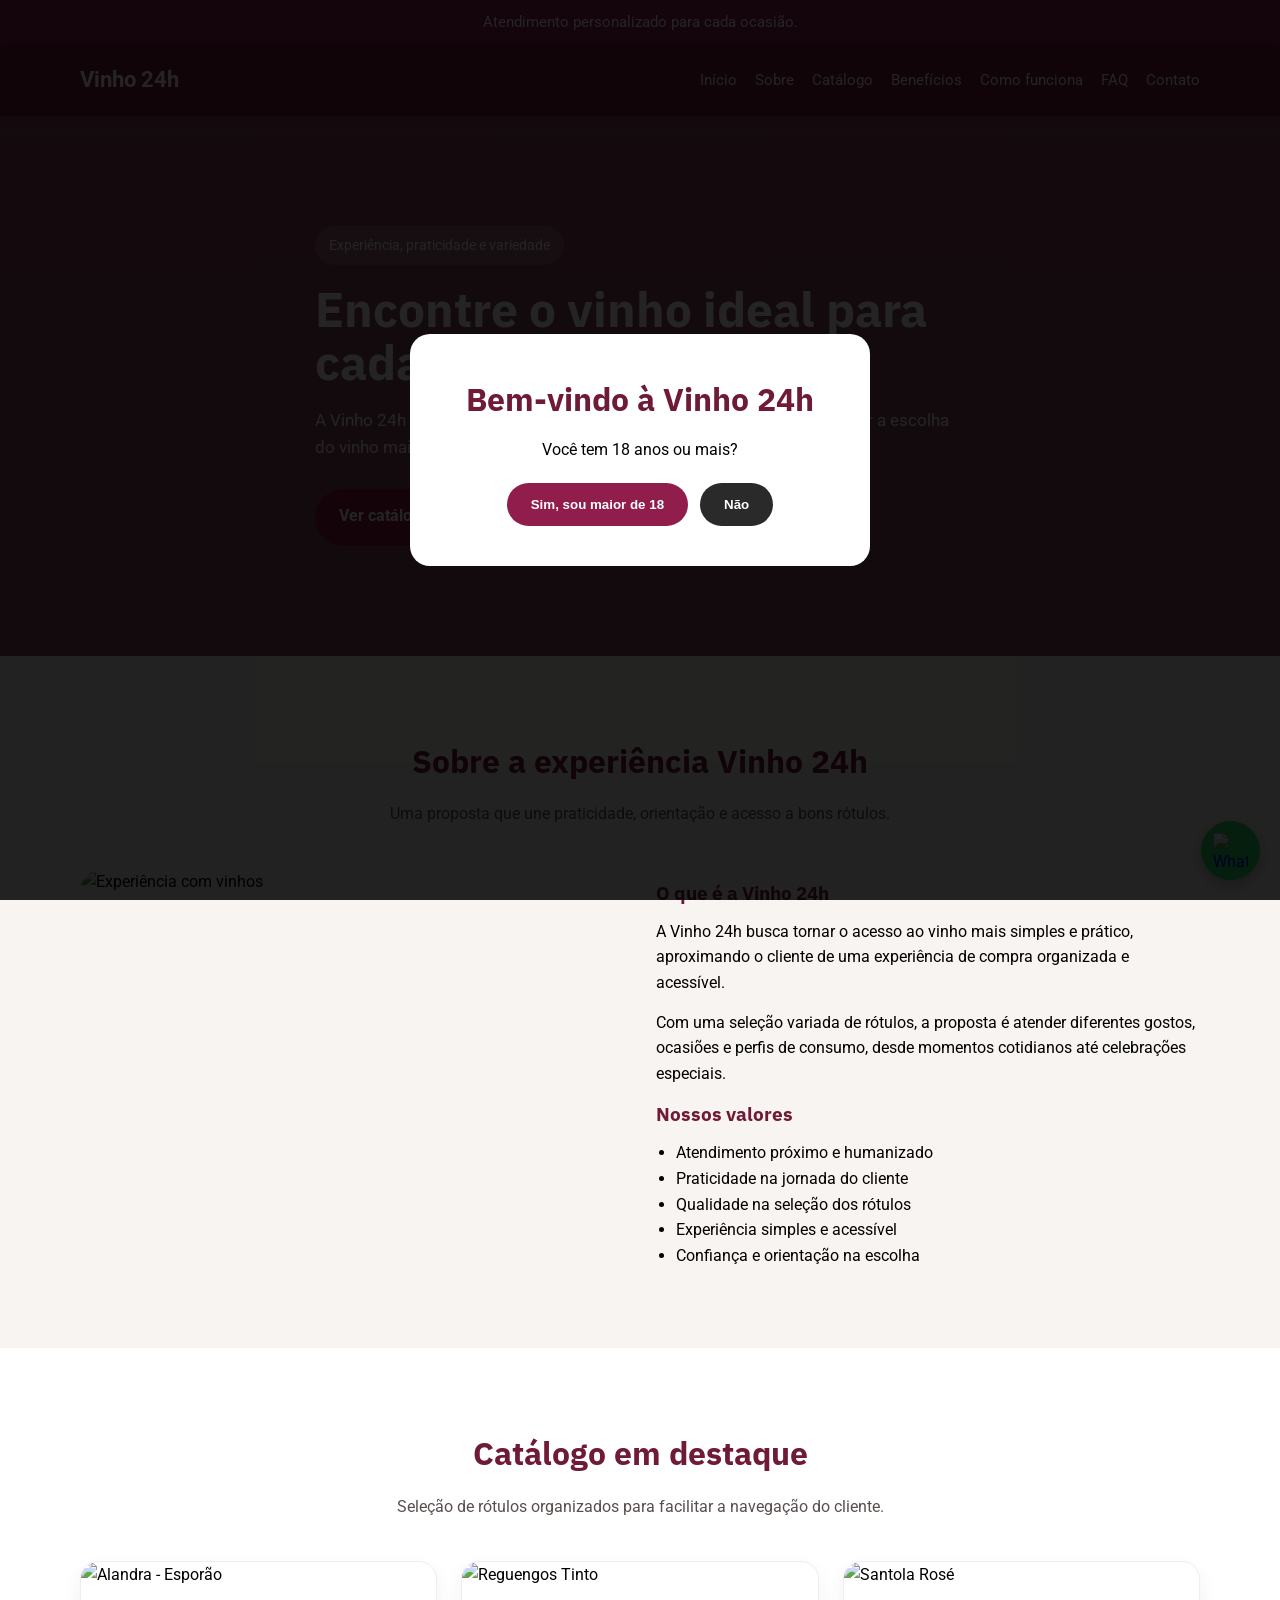
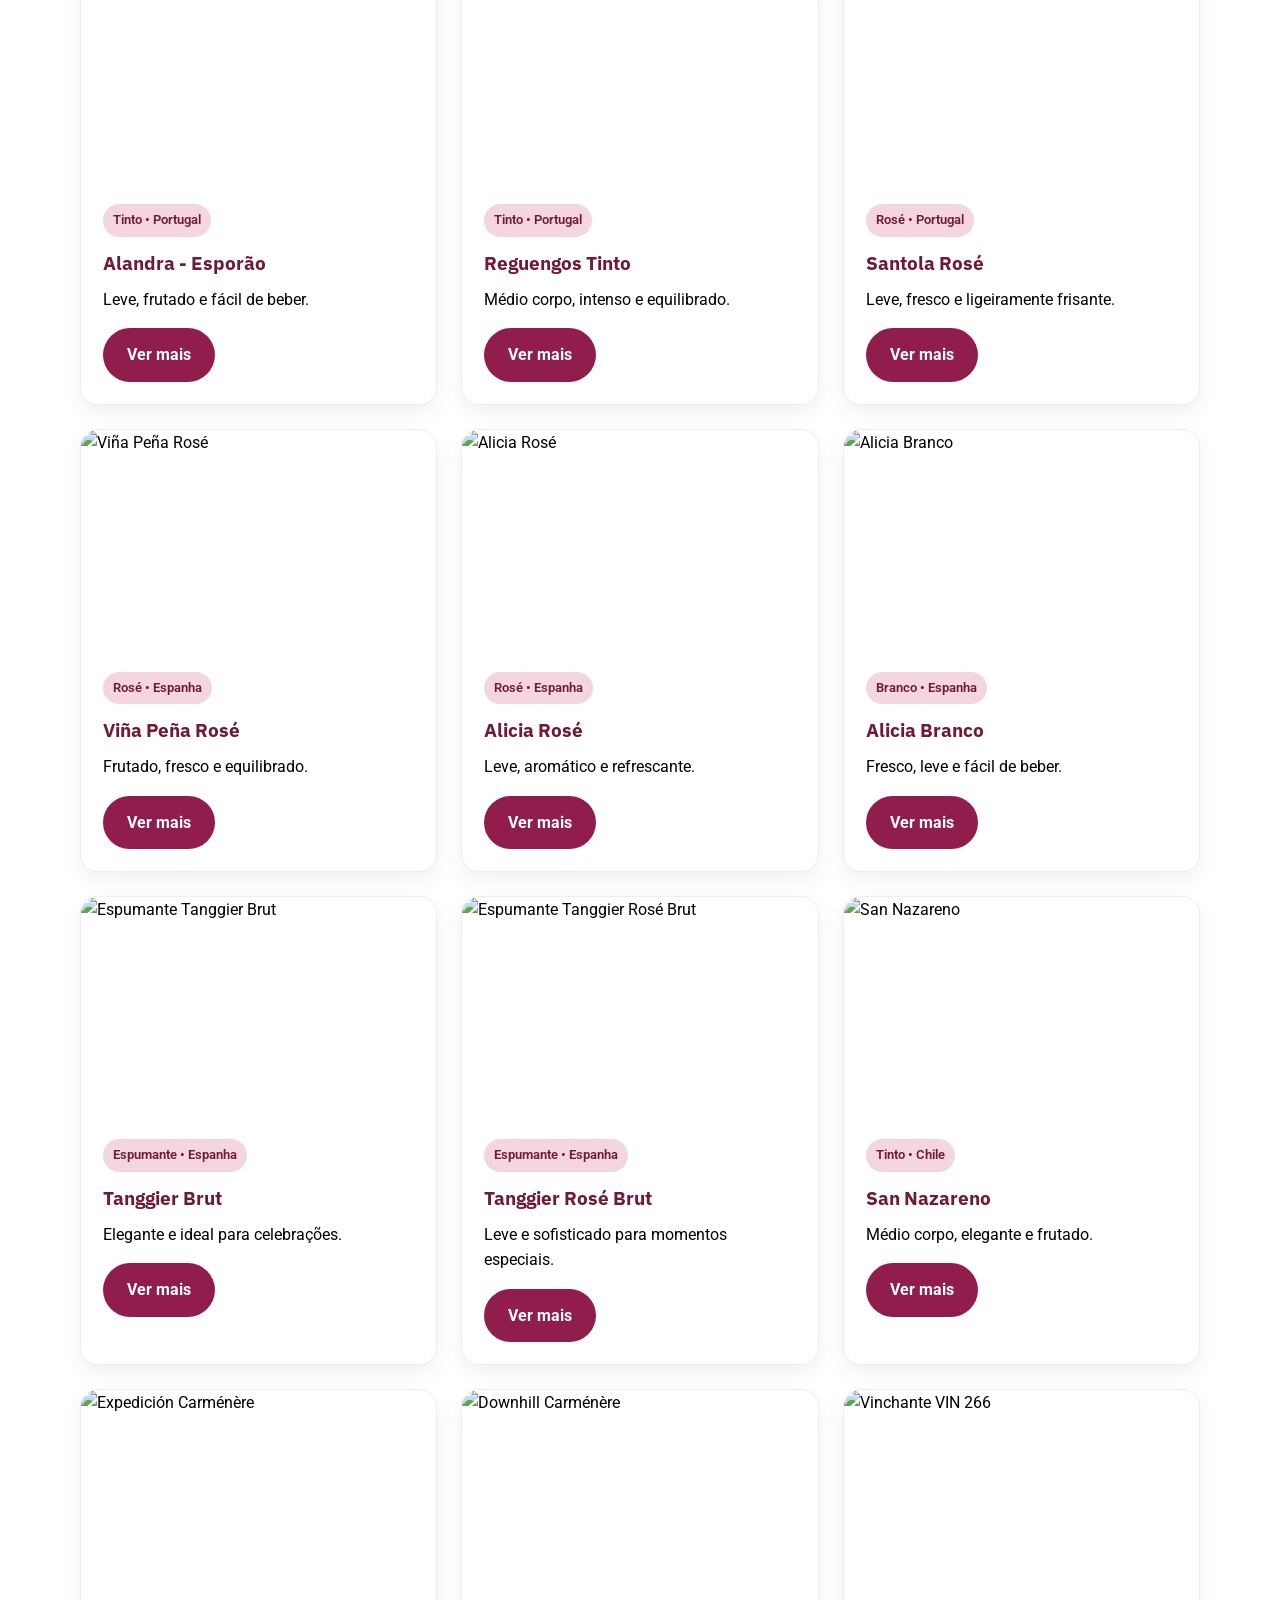
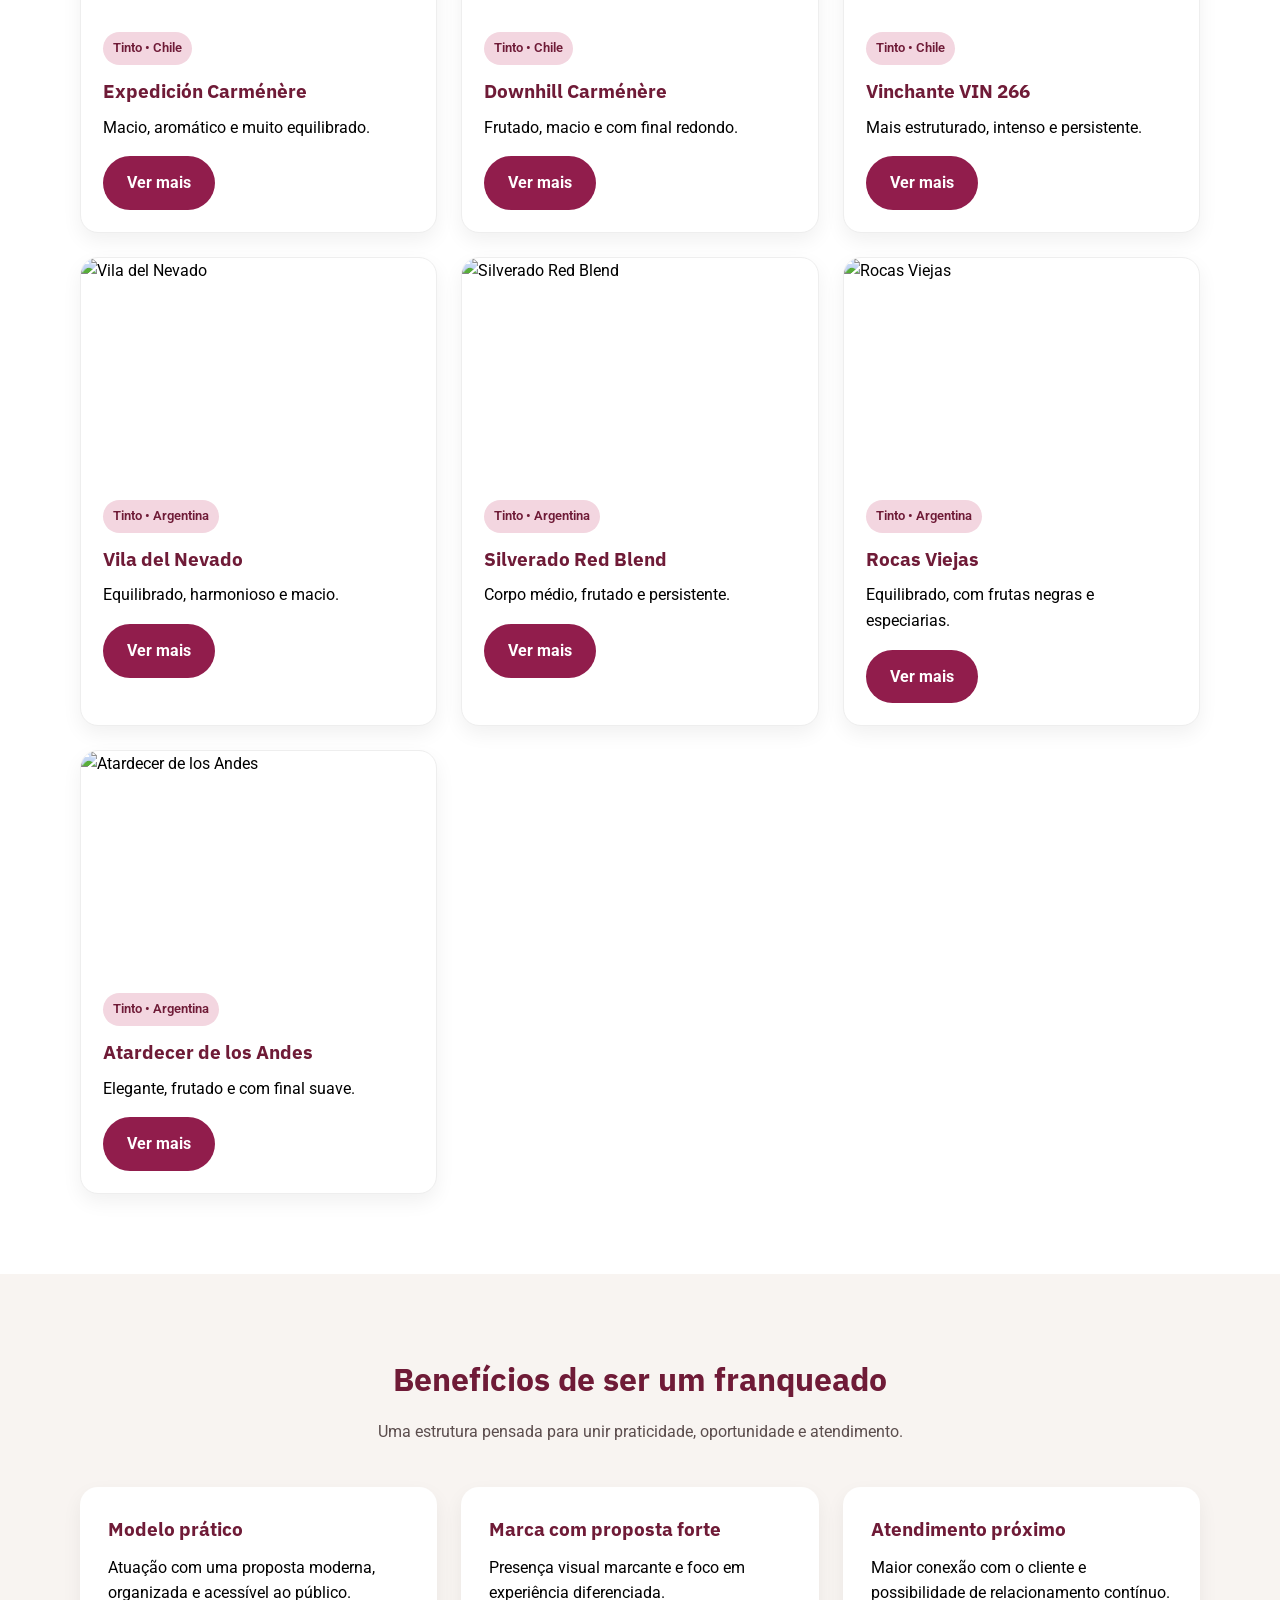
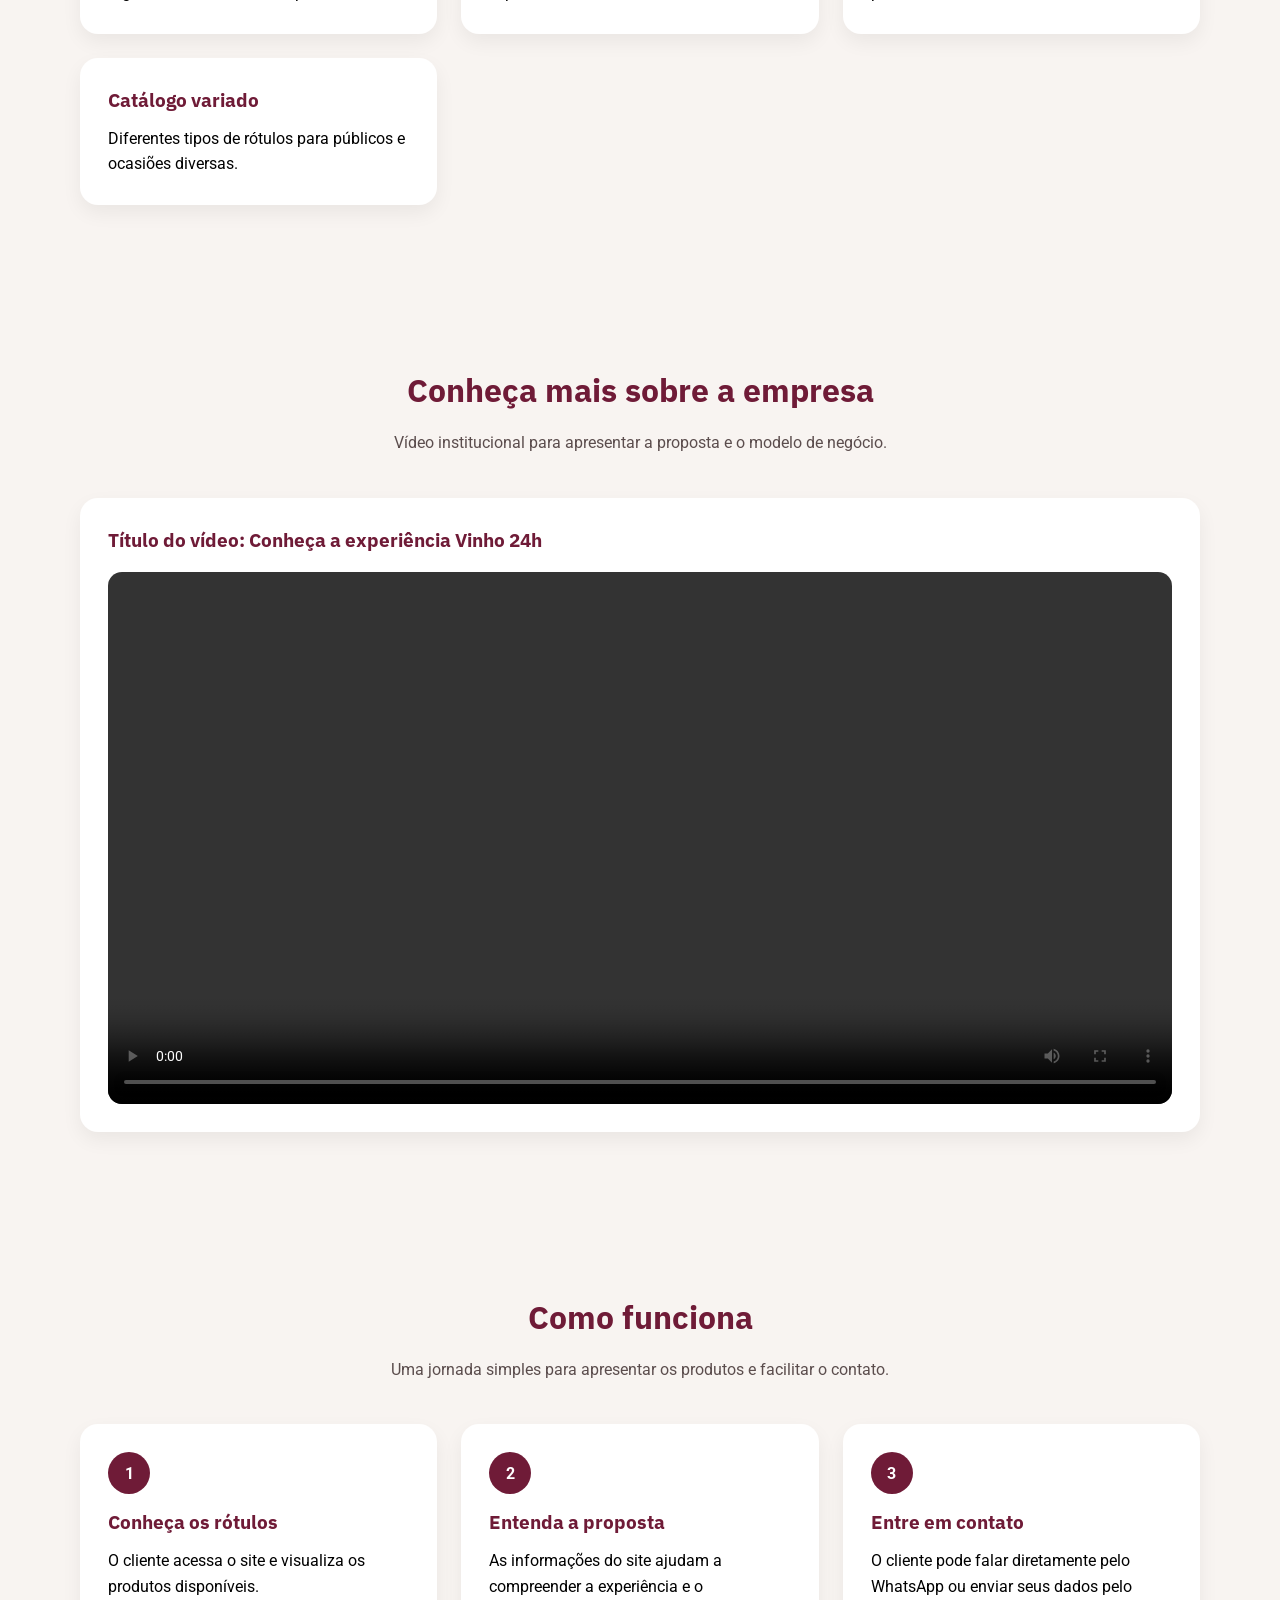
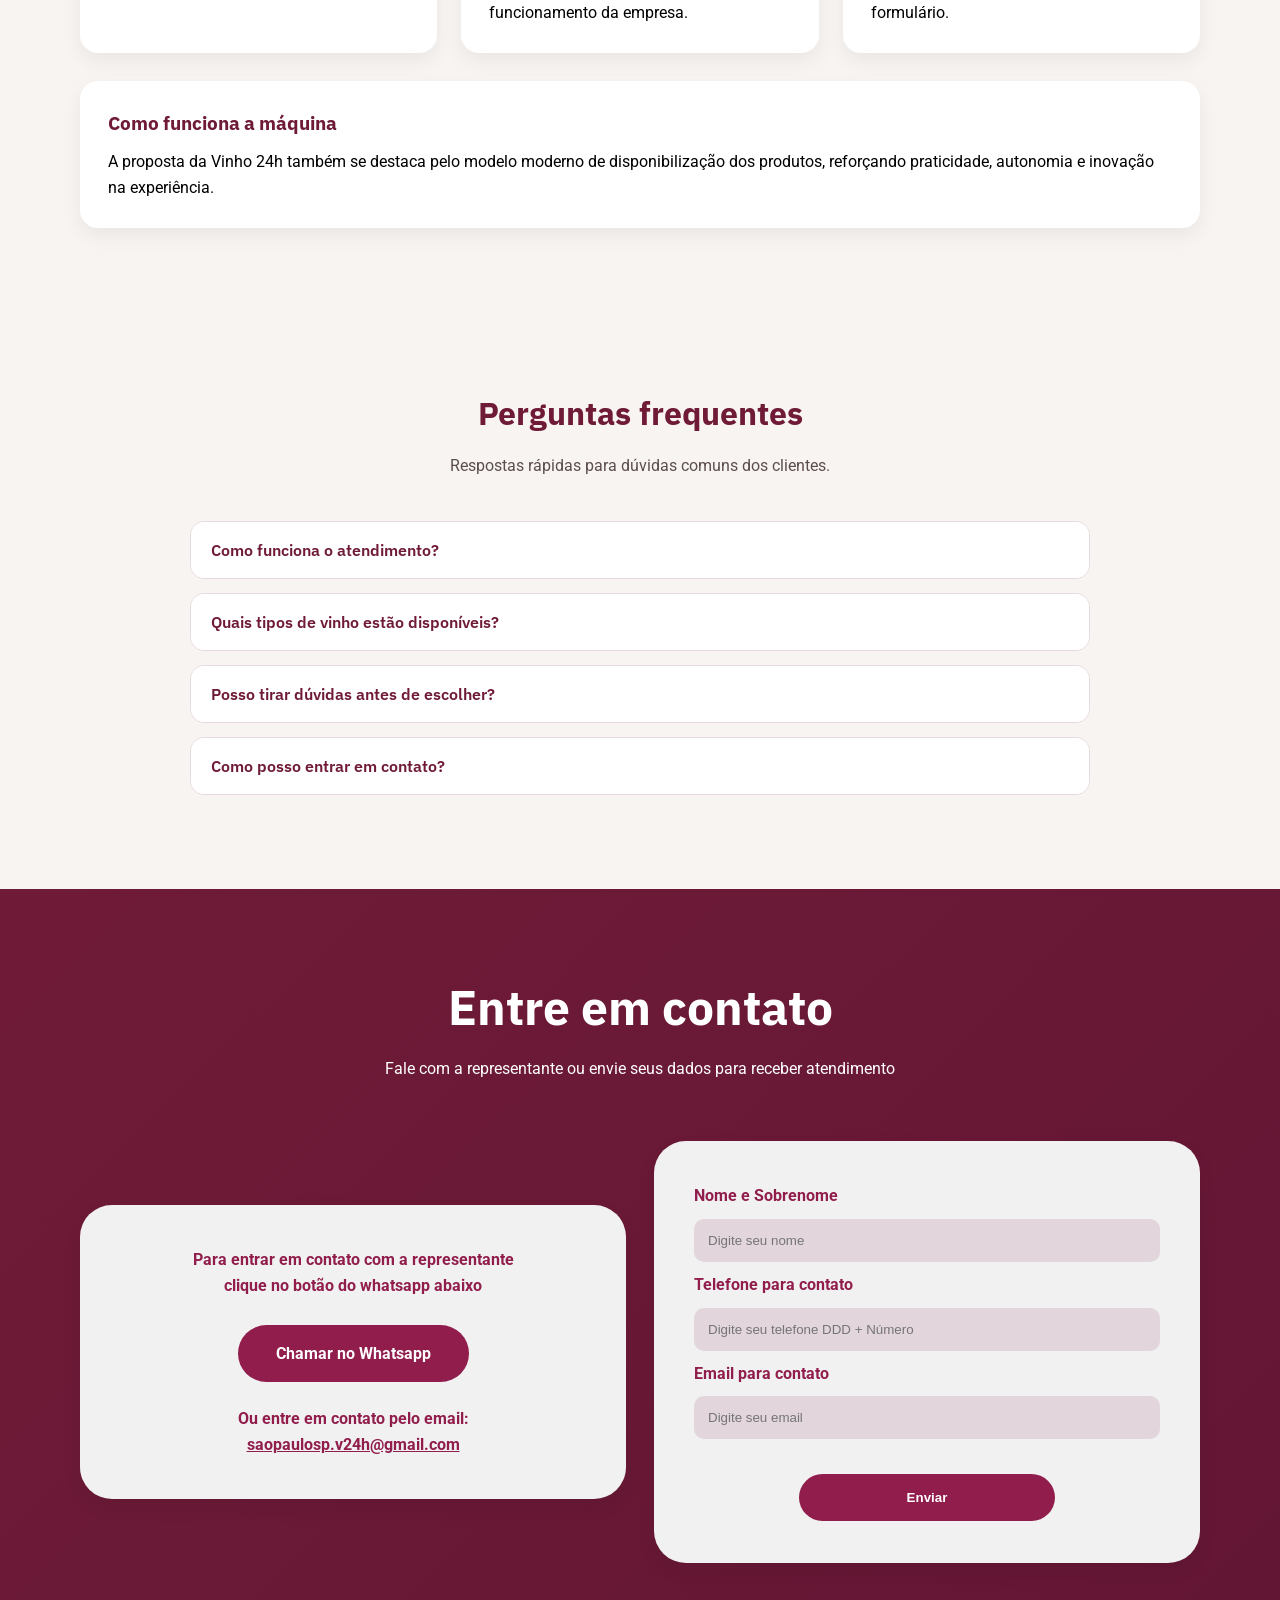
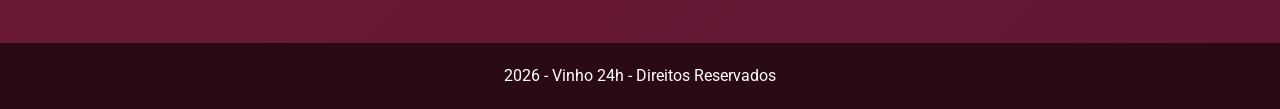
==== index.html @ 570b1c54 "firstCommit" ====
<!DOCTYPE html>
<html lang="pt-BR">
<head>
  <meta charset="UTF-8">
  <meta name="viewport" content="width=device-width, initial-scale=1.0">
  <title>Vinho 24h</title>
  <link rel="preconnect" href="https://fonts.googleapis.com">
  <link rel="preconnect" href="https://fonts.gstatic.com" crossorigin>
  <link href="https://fonts.googleapis.com/css2?family=IBM+Plex+Sans:wght@400;600;700&family=Roboto:wght@300;400;500;700&display=swap" rel="stylesheet">
  <link rel="stylesheet" href="style.css">
  <link rel="shortcut icon" href="img/Siěmbolo fundo branco.png" type="image/x-icon">
  
</head>
<body>

  <div id="ageGate" class="age-gate">
    <div class="age-box">
      <h1>Bem-vindo à Vinho 24h</h1>
      <p>Você tem 18 anos ou mais?</p>
      <div class="age-buttons">
        <button id="btnMaior" class="btn btn-primary">Sim, sou maior de 18</button>
        <button id="btnMenor" class="btn btn-secondary-dark">Não</button>
      </div>
    </div>
  </div>

  <div class="topbar">
    <p id="fraseTopo">Atendimento personalizado para cada ocasião.</p>
  </div>

  <header>
    <div class="container header-content">
      <div class="logo">Vinho 24h</div>

      <nav>
        <a href="#inicio">Início</a>
        <a href="#sobre">Sobre</a>
        <a href="#catalogo">Catálogo</a>
        <a href="#beneficios">Benefícios</a>
        <a href="#como-funciona">Como funciona</a>
        <a href="#faq">FAQ</a>
        <a href="#contato">Contato</a>
      </nav>
    </div>
  </header>

  <main>
    <section class="hero" id="inicio">
      <div class="container hero-content">
        <span class="hero-badge">Experiência, praticidade e variedade</span>
        <h1>Encontre o vinho ideal para cada momento</h1>
        <p>
          A Vinho 24h conecta praticidade e atendimento personalizado para tornar
          a escolha do vinho mais simples, agradável e acessível.
        </p>

        <div class="buttons">
          <a class="btn btn-primary" href="#catalogo">Ver catálogo</a>
          <a class="btn btn-secondary" href="#contato">Entrar em contato</a>
        </div>
      </div>
    </section>

    <section id="sobre">
      <div class="container">
        <h2 class="section-title">Sobre a experiência Vinho 24h</h2>
        <p class="section-subtitle">
          Uma proposta que une praticidade, orientação e acesso a bons rótulos.
        </p>

        <div class="about-grid">
          <div class="about-image">
            <img src="imagens/sobre.jpg" alt="Experiência com vinhos">
          </div>

          <div class="about-text">
            <h3>O que é a Vinho 24h</h3>
            <p>
              A Vinho 24h busca tornar o acesso ao vinho mais simples e prático,
              aproximando o cliente de uma experiência de compra organizada e acessível.
            </p>

            <p>
              Com uma seleção variada de rótulos, a proposta é atender diferentes gostos,
              ocasiões e perfis de consumo, desde momentos cotidianos até celebrações especiais.
            </p>

            <h3>Nossos valores</h3>
            <ul class="about-list">
              <li>Atendimento próximo e humanizado</li>
              <li>Praticidade na jornada do cliente</li>
              <li>Qualidade na seleção dos rótulos</li>
              <li>Experiência simples e acessível</li>
              <li>Confiança e orientação na escolha</li>
            </ul>
          </div>
        </div>
      </div>
    </section>

   <section class="catalog" id="catalogo">
  <div class="container">
    <h2 class="section-title">Catálogo em destaque</h2>
    <p class="section-subtitle">
      Seleção de rótulos organizados para facilitar a navegação do cliente.
    </p>

    <div class="catalog-grid">
      <article class="card">
        <img src="imagens/alandra.jpg" alt="Alandra - Esporão">
        <div class="card-content">
          <span class="tag">Tinto • Portugal</span>
          <h3>Alandra - Esporão</h3>
          <p>Leve, frutado e fácil de beber.</p>
          <a class="btn btn-primary" href="vinho.html?vinho=alandra">Ver mais</a>
        </div>
      </article>

      <article class="card">
        <img src="imagens/reguengos.jpg" alt="Reguengos Tinto">
        <div class="card-content">
          <span class="tag">Tinto • Portugal</span>
          <h3>Reguengos Tinto</h3>
          <p>Médio corpo, intenso e equilibrado.</p>
          <a class="btn btn-primary" href="vinho.html?vinho=reguengos">Ver mais</a>
        </div>
      </article>

      <article class="card">
        <img src="imagens/santola-rose.jpg" alt="Santola Rosé">
        <div class="card-content">
          <span class="tag">Rosé • Portugal</span>
          <h3>Santola Rosé</h3>
          <p>Leve, fresco e ligeiramente frisante.</p>
          <a class="btn btn-primary" href="vinho.html?vinho=santola">Ver mais</a>
        </div>
      </article>

      <article class="card">
        <img src="imagens/vina-pena-rose.jpg" alt="Viña Peña Rosé">
        <div class="card-content">
          <span class="tag">Rosé • Espanha</span>
          <h3>Viña Peña Rosé</h3>
          <p>Frutado, fresco e equilibrado.</p>
          <a class="btn btn-primary" href="vinho.html?vinho=vina-pena">Ver mais</a>
        </div>
      </article>

      <article class="card">
        <img src="imagens/alicia-rose.jpg" alt="Alicia Rosé">
        <div class="card-content">
          <span class="tag">Rosé • Espanha</span>
          <h3>Alicia Rosé</h3>
          <p>Leve, aromático e refrescante.</p>
          <a class="btn btn-primary" href="vinho.html?vinho=alicia-rose">Ver mais</a>
        </div>
      </article>

      <article class="card">
        <img src="imagens/alicia-branco.jpg" alt="Alicia Branco">
        <div class="card-content">
          <span class="tag">Branco • Espanha</span>
          <h3>Alicia Branco</h3>
          <p>Fresco, leve e fácil de beber.</p>
          <a class="btn btn-primary" href="vinho.html?vinho=alicia-branco">Ver mais</a>
        </div>
      </article>

      <article class="card">
        <img src="imagens/tanggier-brut.jpg" alt="Espumante Tanggier Brut">
        <div class="card-content">
          <span class="tag">Espumante • Espanha</span>
          <h3>Tanggier Brut</h3>
          <p>Elegante e ideal para celebrações.</p>
          <a class="btn btn-primary" href="vinho.html?vinho=tanggier-brut">Ver mais</a>
        </div>
      </article>

      <article class="card">
        <img src="imagens/tanggier-rose-brut.jpg" alt="Espumante Tanggier Rosé Brut">
        <div class="card-content">
          <span class="tag">Espumante • Espanha</span>
          <h3>Tanggier Rosé Brut</h3>
          <p>Leve e sofisticado para momentos especiais.</p>
          <a class="btn btn-primary" href="vinho.html?vinho=tanggier-rose">Ver mais</a>
        </div>
      </article>

      <article class="card">
        <img src="imagens/san-nazareno.jpg" alt="San Nazareno">
        <div class="card-content">
          <span class="tag">Tinto • Chile</span>
          <h3>San Nazareno</h3>
          <p>Médio corpo, elegante e frutado.</p>
          <a class="btn btn-primary" href="vinho.html?vinho=san-nazareno">Ver mais</a>
        </div>
      </article>

      <article class="card">
        <img src="imagens/expedicion.jpg" alt="Expedición Carménère">
        <div class="card-content">
          <span class="tag">Tinto • Chile</span>
          <h3>Expedición Carménère</h3>
          <p>Macio, aromático e muito equilibrado.</p>
          <a class="btn btn-primary" href="vinho.html?vinho=expedicion">Ver mais</a>
        </div>
      </article>

      <article class="card">
        <img src="imagens/downhill.jpg" alt="Downhill Carménère">
        <div class="card-content">
          <span class="tag">Tinto • Chile</span>
          <h3>Downhill Carménère</h3>
          <p>Frutado, macio e com final redondo.</p>
          <a class="btn btn-primary" href="vinho.html?vinho=downhill">Ver mais</a>
        </div>
      </article>

      <article class="card">
        <img src="imagens/vinchante.jpg" alt="Vinchante VIN 266">
        <div class="card-content">
          <span class="tag">Tinto • Chile</span>
          <h3>Vinchante VIN 266</h3>
          <p>Mais estruturado, intenso e persistente.</p>
          <a class="btn btn-primary" href="vinho.html?vinho=vinchante">Ver mais</a>
        </div>
      </article>

      <article class="card">
        <img src="imagens/vila-del-nevado.jpg" alt="Vila del Nevado">
        <div class="card-content">
          <span class="tag">Tinto • Argentina</span>
          <h3>Vila del Nevado</h3>
          <p>Equilibrado, harmonioso e macio.</p>
          <a class="btn btn-primary" href="vinho.html?vinho=vila-del-nevado">Ver mais</a>
        </div>
      </article>

      <article class="card">
        <img src="imagens/silverado.jpg" alt="Silverado Red Blend">
        <div class="card-content">
          <span class="tag">Tinto • Argentina</span>
          <h3>Silverado Red Blend</h3>
          <p>Corpo médio, frutado e persistente.</p>
          <a class="btn btn-primary" href="vinho.html?vinho=silverado">Ver mais</a>
        </div>
      </article>

      <article class="card">
        <img src="imagens/rocas-viejas.jpg" alt="Rocas Viejas">
        <div class="card-content">
          <span class="tag">Tinto • Argentina</span>
          <h3>Rocas Viejas</h3>
          <p>Equilibrado, com frutas negras e especiarias.</p>
          <a class="btn btn-primary" href="vinho.html?vinho=rocas-viejas">Ver mais</a>
        </div>
      </article>

      <article class="card">
        <img src="imagens/los-andes.jpg" alt="Atardecer de los Andes">
        <div class="card-content">
          <span class="tag">Tinto • Argentina</span>
          <h3>Atardecer de los Andes</h3>
          <p>Elegante, frutado e com final suave.</p>
          <a class="btn btn-primary" href="vinho.html?vinho=los-andes">Ver mais</a>
        </div>
      </article>
    </div>
  </div>
</section>

    <section id="beneficios">
      <div class="container">
        <h2 class="section-title">Benefícios de ser um franqueado</h2>
        <p class="section-subtitle">
          Uma estrutura pensada para unir praticidade, oportunidade e atendimento.
        </p>

        <div class="benefits-grid">
          <div class="benefit">
            <h3>Modelo prático</h3>
            <p>Atuação com uma proposta moderna, organizada e acessível ao público.</p>
          </div>

          <div class="benefit">
            <h3>Marca com proposta forte</h3>
            <p>Presença visual marcante e foco em experiência diferenciada.</p>
          </div>

          <div class="benefit">
            <h3>Atendimento próximo</h3>
            <p>Maior conexão com o cliente e possibilidade de relacionamento contínuo.</p>
          </div>

          <div class="benefit">
            <h3>Catálogo variado</h3>
            <p>Diferentes tipos de rótulos para públicos e ocasiões diversas.</p>
          </div>
        </div>
      </div>
    </section>

    <section id="video">
      <div class="container">
        <h2 class="section-title">Conheça mais sobre a empresa</h2>
        <p class="section-subtitle">
          Vídeo institucional para apresentar a proposta e o modelo de negócio.
        </p>

        <div class="video-box">
          <h3>Título do vídeo: Conheça a experiência Vinho 24h</h3>
          <video controls>
            <source src="videos/video-vinho24h.mp4" type="video/mp4">
            Seu navegador não suporta vídeo.
          </video>
        </div>
      </div>
    </section>

    <section id="como-funciona">
      <div class="container">
        <h2 class="section-title">Como funciona</h2>
        <p class="section-subtitle">
          Uma jornada simples para apresentar os produtos e facilitar o contato.
        </p>

        <div class="steps-grid">
          <div class="step">
            <div class="step-number">1</div>
            <h3>Conheça os rótulos</h3>
            <p>O cliente acessa o site e visualiza os produtos disponíveis.</p>
          </div>

          <div class="step">
            <div class="step-number">2</div>
            <h3>Entenda a proposta</h3>
            <p>As informações do site ajudam a compreender a experiência e o funcionamento da empresa.</p>
          </div>

          <div class="step">
            <div class="step-number">3</div>
            <h3>Entre em contato</h3>
            <p>O cliente pode falar diretamente pelo WhatsApp ou enviar seus dados pelo formulário.</p>
          </div>
        </div>

        <div class="machine-box">
          <h3>Como funciona a máquina</h3>
          <p>
            A proposta da Vinho 24h também se destaca pelo modelo moderno de disponibilização
            dos produtos, reforçando praticidade, autonomia e inovação na experiência.
          </p>
        </div>
      </div>
    </section>

    <section id="faq">
      <div class="container">
        <h2 class="section-title">Perguntas frequentes</h2>
        <p class="section-subtitle">
          Respostas rápidas para dúvidas comuns dos clientes.
        </p>

        <div class="faq-list">
          <div class="faq-item">
            <button class="faq-question">Como funciona o atendimento?</button>
            <div class="faq-answer">
              <p>O cliente pode entrar em contato diretamente pelo site para receber orientação e atendimento personalizado.</p>
            </div>
          </div>

          <div class="faq-item">
            <button class="faq-question">Quais tipos de vinho estão disponíveis?</button>
            <div class="faq-answer">
              <p>O catálogo conta com opções de tintos, rosés, brancos e espumantes, com rótulos de diferentes países.</p>
            </div>
          </div>

          <div class="faq-item">
            <button class="faq-question">Posso tirar dúvidas antes de escolher?</button>
            <div class="faq-answer">
              <p>Sim. O atendimento foi pensado justamente para orientar o cliente na escolha do vinho ideal.</p>
            </div>
          </div>

          <div class="faq-item">
            <button class="faq-question">Como posso entrar em contato?</button>
            <div class="faq-answer">
              <p>Você pode entrar em contato pelo WhatsApp ou preencher o formulário disponível na seção de contato.</p>
            </div>
          </div>
        </div>
      </div>
    </section>

    <section id="contato" class="contact">
  <div class="container">
    <h2 class="section-title">Entre em contato</h2>
    <p class="section-subtitle">
      Fale com a representante ou envie seus dados para receber atendimento
    </p>

    <div class="contact-grid">
      <div class="contact-box contact-info-box">
        <p class="contact-message">
          Para entrar em contato com a representante<br>
          clique no botão do whatsapp abaixo
        </p>

        <a class="btn btn-primary contact-whatsapp-btn" href="https://wa.me/5511999999999" target="_blank">
          Chamar no Whatsapp
        </a>

        <p class="contact-email-text">Ou entre em contato pelo email:</p>
        <a class="contact-email-link" href="mailto:saopaulosp.v24h@gmail.com">
          saopaulosp.v24h@gmail.com
        </a>
      </div>

      <div class="contact-form-box">
        <form id="contactForm" class="contact-form" action="https://formsubmit.co/SEUEMAIL@gmail.com" method="POST">
  <input type="hidden" name="_captcha" value="false">
  <input type="hidden" name="_template" value="box">

  <label>Nome e Sobrenome</label>
  <input type="text" name="nome" placeholder="Digite seu nome" required>

  <label>Telefone para contato</label>
  <input type="text" name="telefone" placeholder="Digite seu telefone DDD + Número" required>

  <label>Email para contato</label>
  <input type="email" name="email" placeholder="Digite seu email" required>

  <button type="submit" class="btn btn-primary contact-submit-btn">Enviar</button>

  <!-- MENSAGEM -->
  <p id="formMessage" style="display:none; margin-top:15px; color:green; font-weight:600;">
    Mensagem enviada com sucesso!
  </p>
</form>
      </div>
    </div>
  </div>
</section>
  </main>

  <footer>
    <p>2026 - Vinho 24h - Direitos Reservados</p>
  </footer>

  <a href="https://wa.me/message/636OYUI5HBCPG1?src=qr" class="whatsapp-float" target="_blank">
    <img src="https://cdn-icons-png.flaticon.com/512/220/220236.png" alt="WhatsApp">
  </a>

  <script src="script.js"></script>
</body>
</html>
---- style.css ----
:root {
  --cor-principal: #911D4C;
  --cor-secundaria: #6F1B37;
  --cor-hover: #631634;
  --cor-branco: #FFFFFF;
  --cor-cinza: #DDDDDD;
  --cor-preto: #000000;
  --cor-fundo: #f8f4f1;
}

* {
  margin: 0;
  padding: 0;
  box-sizing: border-box;
  scroll-behavior: smooth;
}

body {
  font-family: 'Roboto', sans-serif;
  background: var(--cor-fundo);
  color: var(--cor-preto);
  line-height: 1.6;
}

h1, h2, h3 {
  font-family: 'IBM Plex Sans', sans-serif;
}

img, video {
  max-width: 100%;
  display: block;
}

.container {
  width: min(1120px, 90%);
  margin: 0 auto;
}

.topbar {
  background: var(--cor-principal);
  color: var(--cor-branco);
  text-align: center;
  padding: 10px 16px;
  font-size: 0.95rem;
}

header {
  background: var(--cor-secundaria);
  position: sticky;
  top: 0;
  z-index: 900;
  box-shadow: 0 2px 10px rgba(0, 0, 0, 0.12);
}

.header-content {
  display: flex;
  align-items: center;
  justify-content: space-between;
  padding: 18px 0;
  gap: 24px;
}

.logo {
  color: var(--cor-branco);
  font-size: 1.4rem;
  font-weight: 700;
}

nav {
  display: flex;
  gap: 18px;
  flex-wrap: wrap;
}

nav a {
  color: var(--cor-branco);
  text-decoration: none;
  font-size: 0.95rem;
}

nav a:hover {
  color: var(--cor-cinza);
}

.hero {
  background: linear-gradient(rgba(111, 27, 55, 0.78), rgba(99, 22, 52, 0.78)),
    url("imagens/banner.jpg") center/cover;
  color: var(--cor-branco);
  padding: 110px 0;
}

.hero-content {
  max-width: 650px;
}

.hero-badge {
  display: inline-block;
  margin-bottom: 18px;
  padding: 8px 14px;
  border-radius: 999px;
  background: rgba(255, 255, 255, 0.14);
  font-size: 0.9rem;
}

.hero h1 {
  font-size: 3rem;
  margin-bottom: 18px;
  line-height: 1.1;
}

.hero p {
  margin-bottom: 28px;
  font-size: 1.05rem;
}

.buttons {
  display: flex;
  gap: 14px;
  flex-wrap: wrap;
}

.btn {
  display: inline-block;
  padding: 14px 24px;
  border-radius: 999px;
  text-decoration: none;
  border: none;
  cursor: pointer;
  font-weight: 700;
  transition: 0.3s;
}

.btn-primary {
  background: var(--cor-principal);
  color: var(--cor-branco);
}

.btn-primary:hover {
  background: var(--cor-hover);
}

.btn-secondary {
  border: 2px solid var(--cor-branco);
  color: var(--cor-branco);
  background: transparent;
}

.btn-secondary:hover {
  background: var(--cor-branco);
  color: var(--cor-secundaria);
}

.btn-secondary-dark {
  background: #2a2a2a;
  color: var(--cor-branco);
}

section {
  padding: 80px 0;
}

.section-title {
  text-align: center;
  color: var(--cor-secundaria);
  font-size: 2rem;
  margin-bottom: 14px;
}

.section-subtitle {
  text-align: center;
  color: #5b4d4d;
  max-width: 720px;
  margin: 0 auto 42px;
}

.about-grid,
.contact-grid {
  display: grid;
  grid-template-columns: 1fr 1fr;
  gap: 32px;
  align-items: start;
}

.about-image {
  border-radius: 22px;
  overflow: hidden;
  min-height: 380px;
}

.about-image img {
  width: 100%;
  height: 100%;
  object-fit: cover;
}

.about-text h3 {
  color: var(--cor-secundaria);
  margin-bottom: 10px;
  margin-top: 10px;
}

.about-text p {
  margin-bottom: 14px;
}

.about-list {
  padding-left: 20px;
}

.catalog {
  background: var(--cor-branco);
}

.catalog-grid,
.benefits-grid,
.steps-grid {
  display: grid;
  grid-template-columns: repeat(3, 1fr);
  gap: 24px;
}

.card,
.benefit,
.step,
.contact-box,
.contact-form-box,
.video-box,
.machine-box {
  background: var(--cor-branco);
  border-radius: 18px;
  box-shadow: 0 8px 20px rgba(0, 0, 0, 0.06);
}

.card {
  overflow: hidden;
  border: 1px solid #eee;
}

.card img {
  width: 100%;
  height: 220px;
  object-fit: cover;
}

.card-content {
  padding: 22px;
}

.tag {
  display: inline-block;
  margin-bottom: 12px;
  padding: 6px 10px;
  border-radius: 999px;
  background: #f3d6e0;
  color: var(--cor-secundaria);
  font-size: 0.8rem;
  font-weight: 600;
}

.card h3 {
  color: var(--cor-secundaria);
  margin-bottom: 8px;
}

.card p {
  margin-bottom: 16px;
}

.benefit,
.step,
.video-box,
.machine-box,
.contact-box,
.contact-form-box {
  padding: 28px;
}

.benefit h3,
.step h3,
.video-box h3,
.machine-box h3 {
  color: var(--cor-secundaria);
  margin-bottom: 10px;
}

.step-number {
  width: 42px;
  height: 42px;
  border-radius: 50%;
  background: var(--cor-secundaria);
  color: var(--cor-branco);
  display: grid;
  place-items: center;
  font-weight: 700;
  margin-bottom: 14px;
}

.video-box video {
  width: 100%;
  border-radius: 14px;
  margin-top: 16px;
}

.machine-box {
  margin-top: 28px;
}

.faq-list {
  max-width: 900px;
  margin: 0 auto;
}

.faq-item {
  margin-bottom: 14px;
  border-radius: 14px;
  overflow: hidden;
  border: 1px solid #e6d9df;
  background: var(--cor-branco);
}

.faq-question {
  width: 100%;
  text-align: left;
  padding: 18px 20px;
  background: var(--cor-branco);
  color: var(--cor-secundaria);
  border: none;
  font-family: 'IBM Plex Sans', sans-serif;
  font-size: 1rem;
  font-weight: 600;
  cursor: pointer;
}

.faq-answer {
  display: none;
  padding: 0 20px 18px;
  color: #4f3d3d;
}

.contact {
  background: linear-gradient(135deg, var(--cor-secundaria), var(--cor-hover));
  color: var(--cor-branco);
}

.contact .section-title,
.contact .section-subtitle {
  color: var(--cor-branco);
}

.contact .section-title {
  font-size: 3rem;
  margin-bottom: 10px;
}

.contact .section-subtitle {
  font-size: 1rem;
  margin-bottom: 60px;
}

.contact-grid {
  display: grid;
  grid-template-columns: 1fr 1fr;
  gap: 28px;
  align-items: center;
}

.contact-box,
.contact-form-box {
  background: #f1f1f1;
  border-radius: 32px;
  padding: 42px 40px;
}

.contact-info-box {
  text-align: center;
  display: flex;
  flex-direction: column;
  justify-content: center;
}

.contact-message {
  color: var(--cor-principal);
  font-weight: 700;
  margin-bottom: 26px;
}

.contact-whatsapp-btn {
  margin: 0 auto 24px;
  padding: 16px 38px;
  border-radius: 999px;
}

.contact-email-text {
  color: var(--cor-principal);
  font-weight: 700;
}

.contact-email-link {
  color: var(--cor-principal);
  font-weight: 700;
  text-decoration: underline;
}

.contact-form-box {
  display: flex;
  align-items: center;
}

.contact-form {
  width: 100%;
  display: flex;
  flex-direction: column;
  gap: 10px;
}

.contact-form label {
  color: var(--cor-principal);
  font-weight: 700;
}

.contact-form input {
  background: #e2d5dc;
  border: none;
  border-radius: 10px;
  padding: 14px;
}

.contact-submit-btn {
  width: 55%;
  margin: 25px auto 0;
  padding: 16px;
  border-radius: 999px;
}

@media (max-width: 900px) {
  .contact-grid {
    grid-template-columns: 1fr;
  }
}

footer {
  background: #2a0a15;
  color: var(--cor-branco);
  text-align: center;
  padding: 20px 16px;
}

.whatsapp-float {
  position: fixed;
  right: 20px;
  bottom: 20px;
  background: #25D366;
  border-radius: 50%;
  padding: 12px;
  box-shadow: 0 5px 15px rgba(0, 0, 0, 0.25);
  z-index: 1000;
}

.whatsapp-float img {
  width: 35px;
  height: 35px;
}

.whatsapp-float:hover {
  transform: scale(1.08);
}

.age-gate {
  position: fixed;
  inset: 0;
  background: rgba(0, 0, 0, 0.86);
  display: flex;
  align-items: center;
  justify-content: center;
  z-index: 2000;
}

.age-box {
  background: var(--cor-branco);
  padding: 40px 30px;
  border-radius: 20px;
  text-align: center;
  max-width: 460px;
  width: 90%;
}

.age-box h1 {
  color: var(--cor-secundaria);
  margin-bottom: 12px;
}

.age-box p {
  margin-bottom: 20px;
}

.age-buttons {
  display: flex;
  gap: 12px;
  justify-content: center;
  flex-wrap: wrap;
}

.hidden {
  display: none;
}



@media (max-width: 900px) {
  .catalog-grid,
  .benefits-grid,
  .steps-grid,
  .about-grid,
  .contact-grid {
    grid-template-columns: 1fr 1fr;
  }

  .hero h1 {
    font-size: 2.4rem;
  }
}

@media (max-width: 640px) {
  .header-content {
    flex-direction: column;
    align-items: flex-start;
  }

  .catalog-grid,
  .benefits-grid,
  .steps-grid,
  .about-grid,
  .contact-grid {
    grid-template-columns: 1fr;
  }

  .hero {
    padding: 90px 0;
  }

  .hero h1 {
    font-size: 2rem;
  }

  section {
    padding: 64px 0;
  }
}
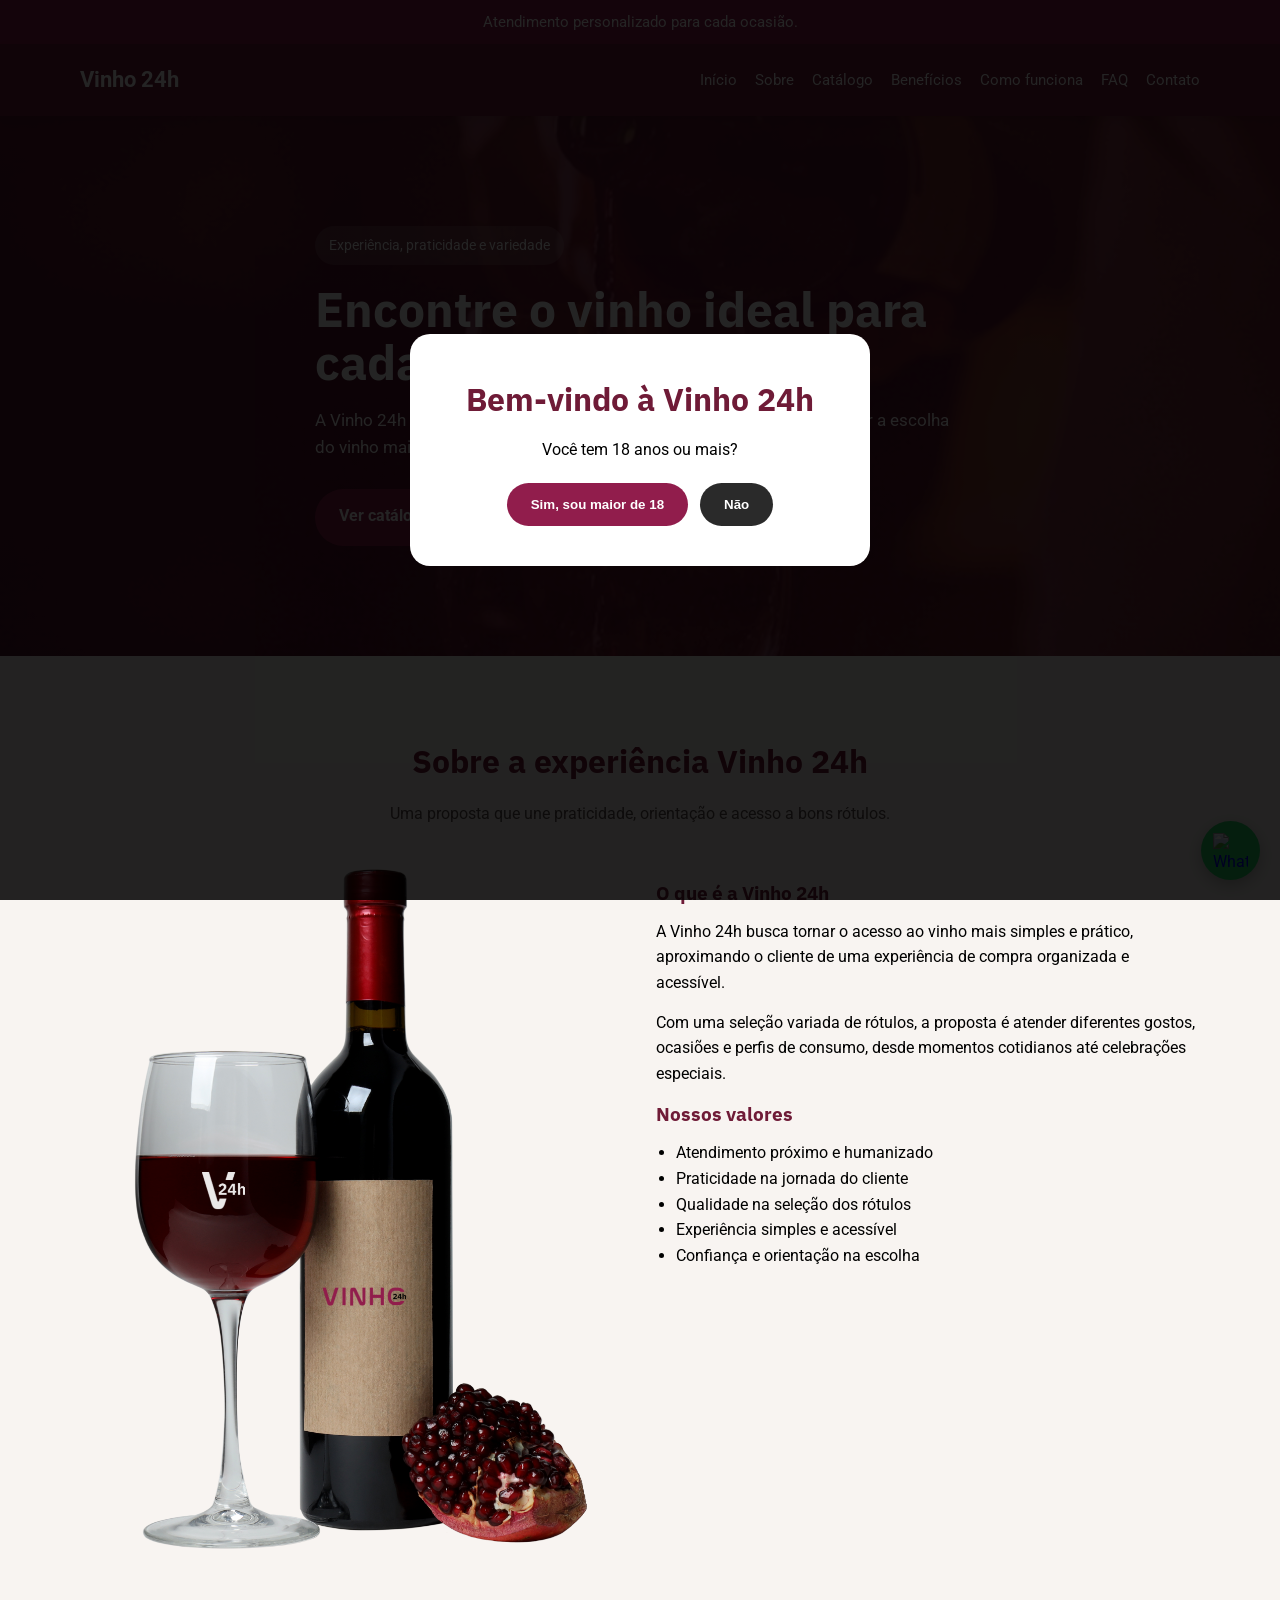
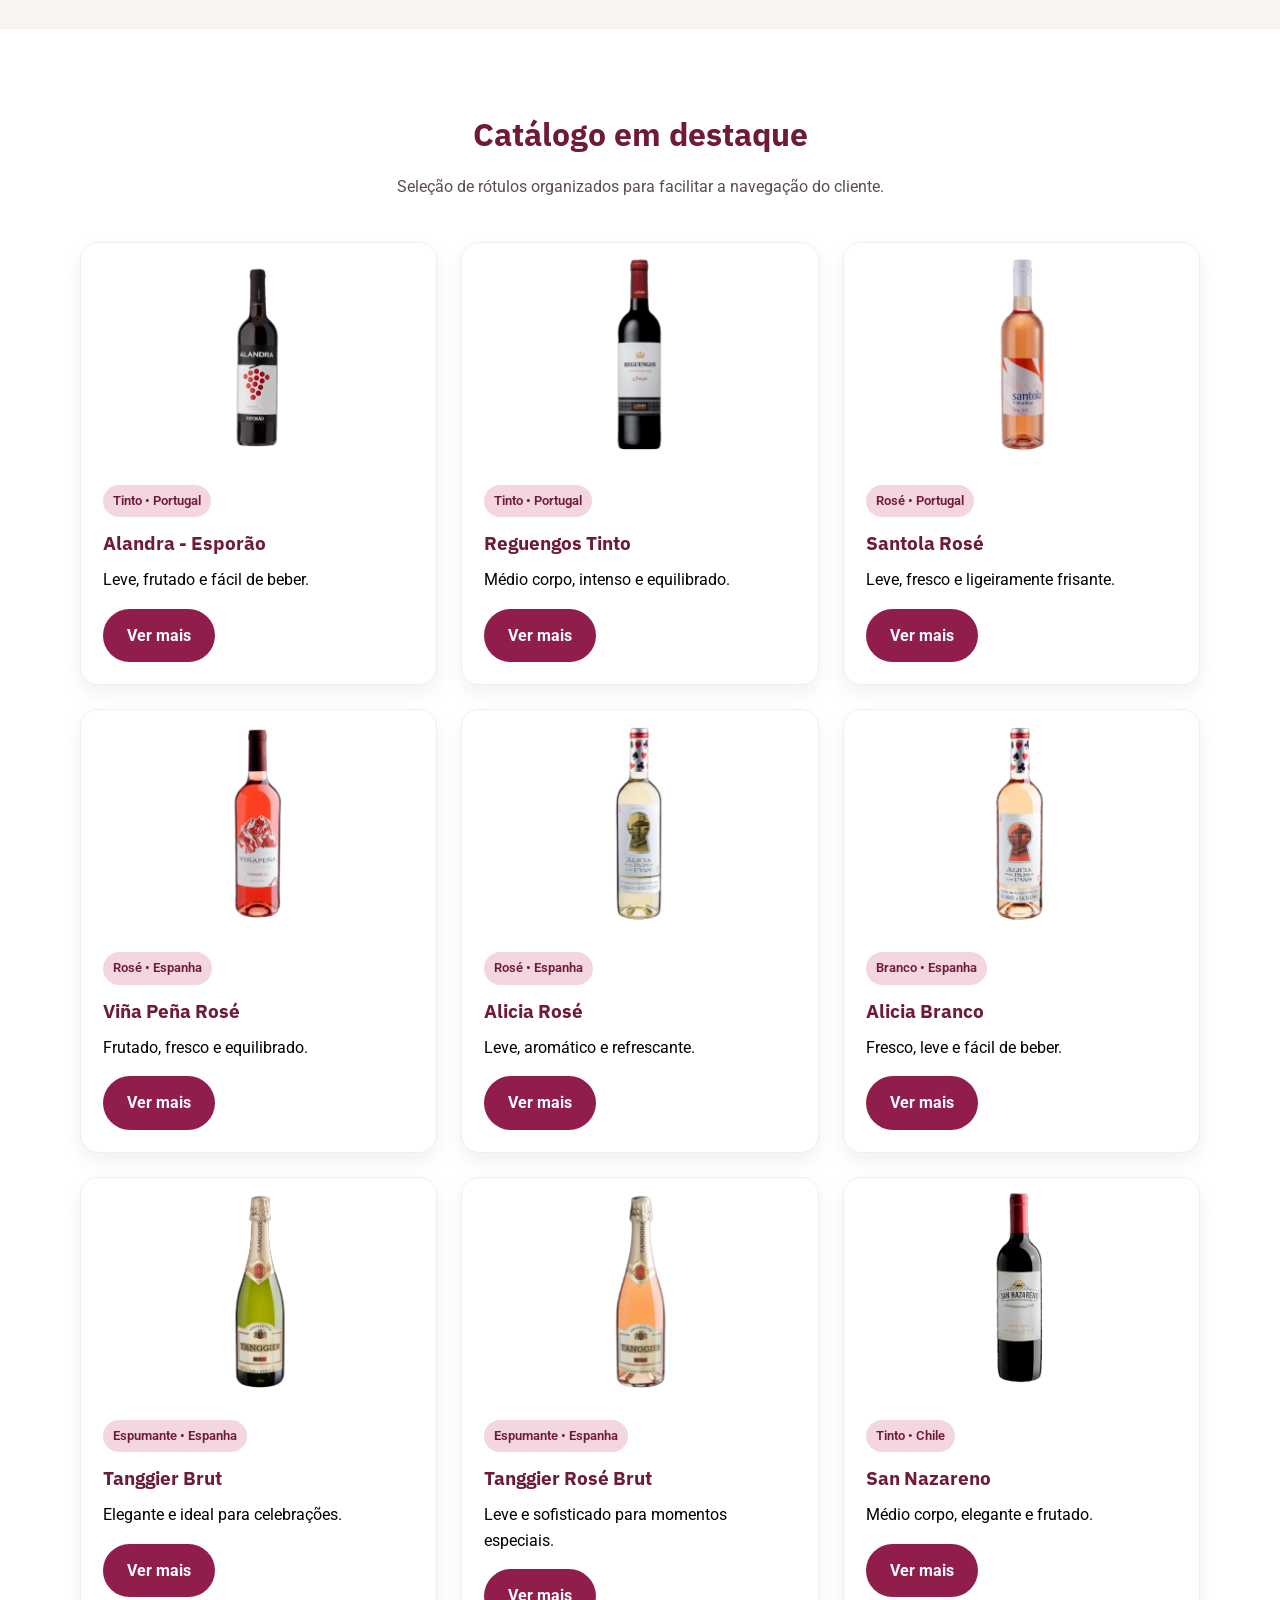
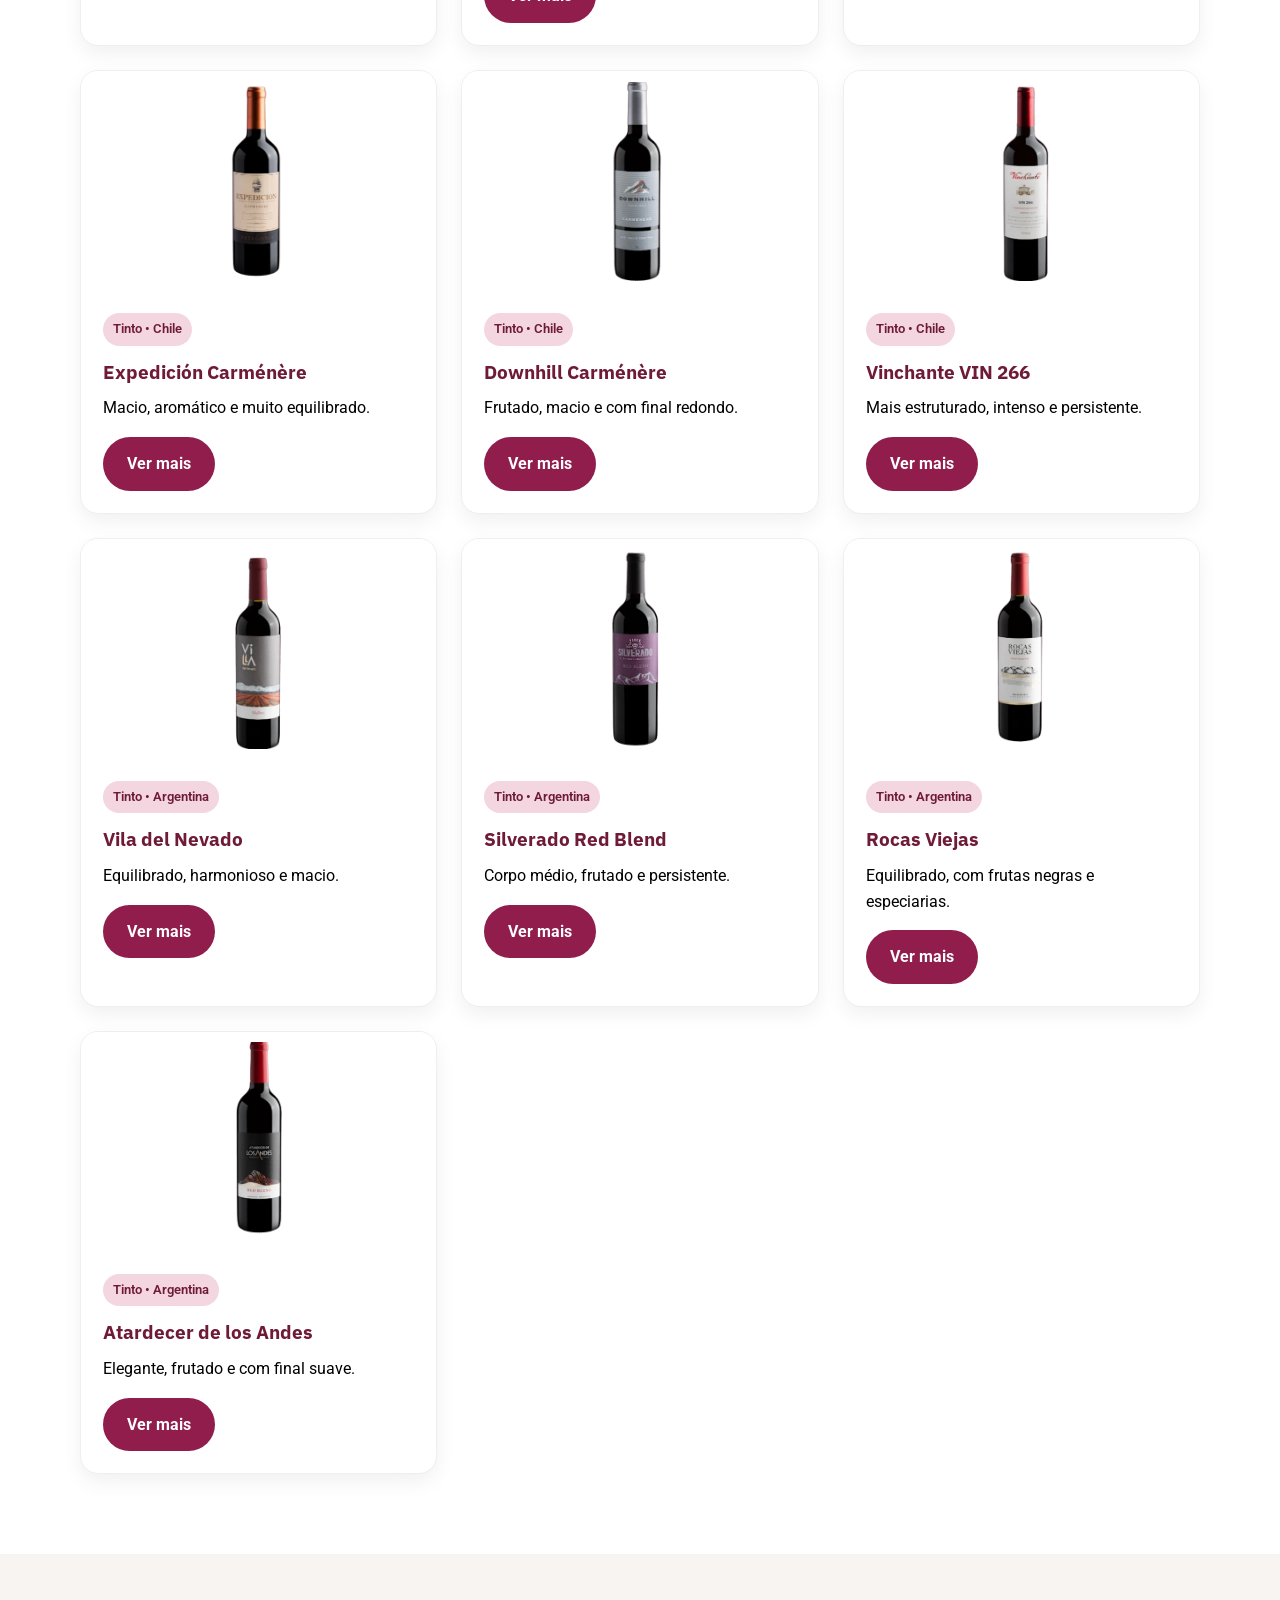
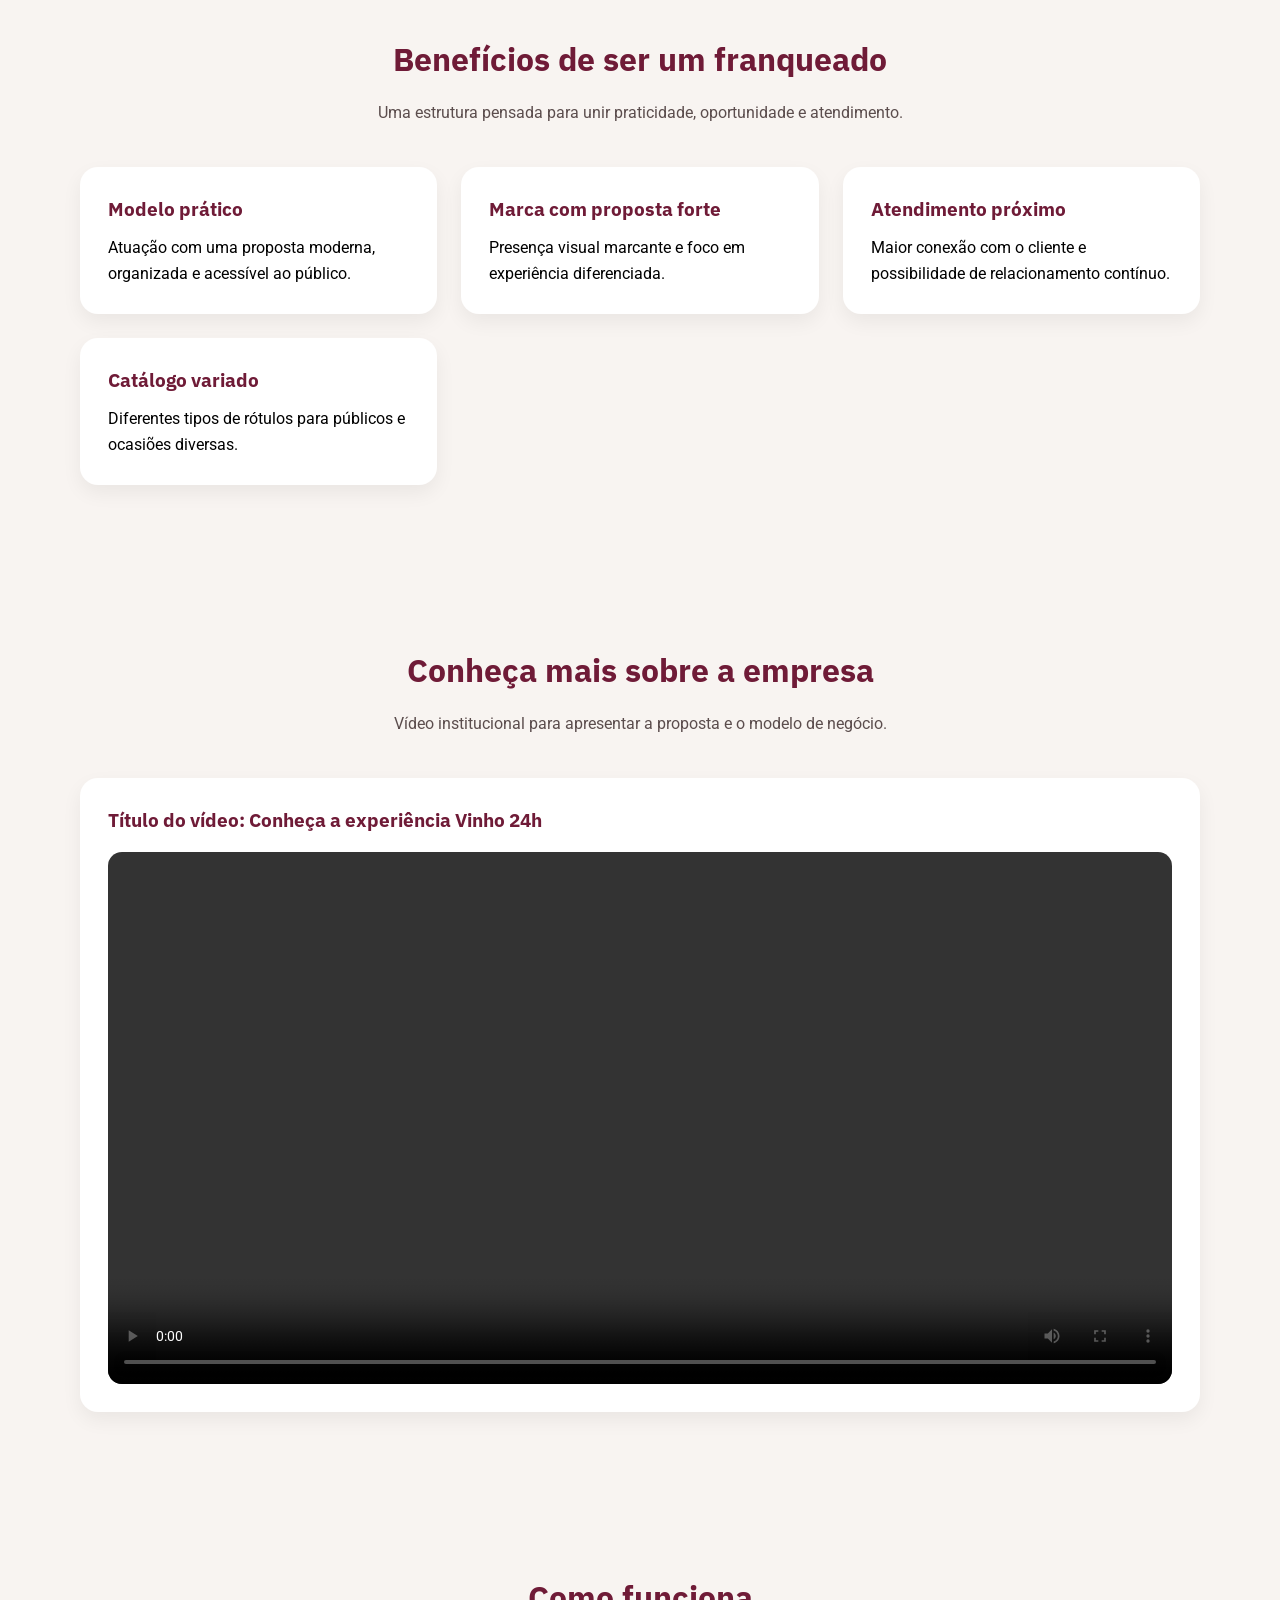
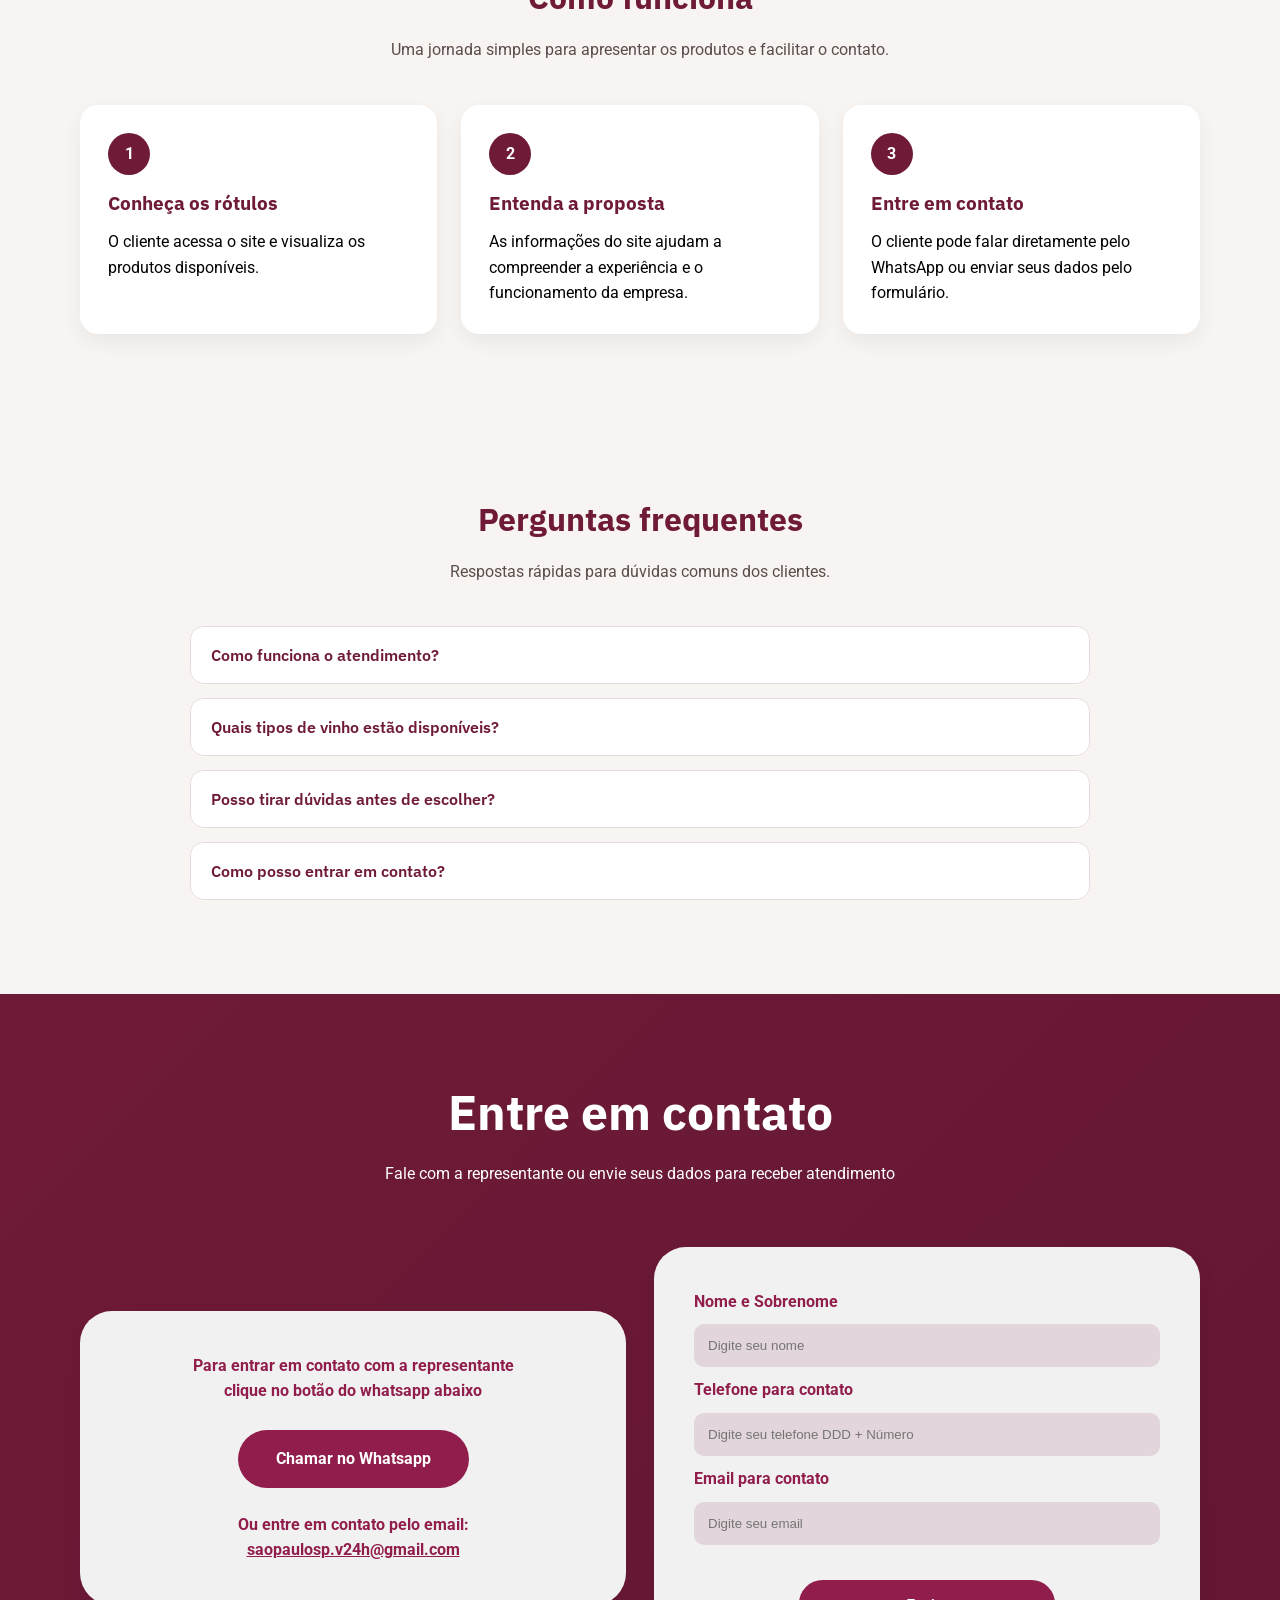
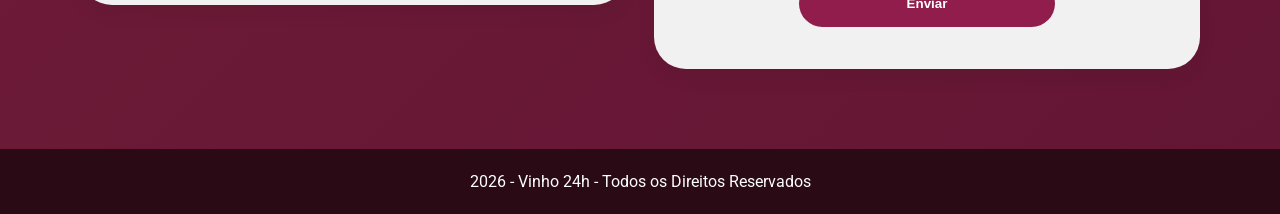
==== commit 70d6bded: "Site" ====
--- a/index.html
+++ b/index.html
@@ -70,7 +70,7 @@
 
         <div class="about-grid">
           <div class="about-image">
-            <img src="imagens/sobre.jpg" alt="Experiência com vinhos">
+            <img src="img/8.png" alt="Experiência com vinhos">
           </div>
 
           <div class="about-text">
@@ -107,7 +107,7 @@
 
     <div class="catalog-grid">
       <article class="card">
-        <img src="imagens/alandra.jpg" alt="Alandra - Esporão">
+        <img src="img/Vinho1.png" alt="Alandra - Esporão">
         <div class="card-content">
           <span class="tag">Tinto • Portugal</span>
           <h3>Alandra - Esporão</h3>
@@ -117,7 +117,7 @@
       </article>
 
       <article class="card">
-        <img src="imagens/reguengos.jpg" alt="Reguengos Tinto">
+        <img src="img/Vinho2.png" alt="Reguengos Tinto">
         <div class="card-content">
           <span class="tag">Tinto • Portugal</span>
           <h3>Reguengos Tinto</h3>
@@ -127,7 +127,7 @@
       </article>
 
       <article class="card">
-        <img src="imagens/santola-rose.jpg" alt="Santola Rosé">
+        <img src="img/Vinho3.png" alt="Santola Rosé">
         <div class="card-content">
           <span class="tag">Rosé • Portugal</span>
           <h3>Santola Rosé</h3>
@@ -137,7 +137,7 @@
       </article>
 
       <article class="card">
-        <img src="imagens/vina-pena-rose.jpg" alt="Viña Peña Rosé">
+        <img src="img/Vinho4.png" alt="Viña Peña Rosé">
         <div class="card-content">
           <span class="tag">Rosé • Espanha</span>
           <h3>Viña Peña Rosé</h3>
@@ -147,7 +147,7 @@
       </article>
 
       <article class="card">
-        <img src="imagens/alicia-rose.jpg" alt="Alicia Rosé">
+        <img src="img/Vinho5.png" alt="Alicia Rosé">
         <div class="card-content">
           <span class="tag">Rosé • Espanha</span>
           <h3>Alicia Rosé</h3>
@@ -157,7 +157,7 @@
       </article>
 
       <article class="card">
-        <img src="imagens/alicia-branco.jpg" alt="Alicia Branco">
+        <img src="img/Vinho6.png" alt="Alicia Branco">
         <div class="card-content">
           <span class="tag">Branco • Espanha</span>
           <h3>Alicia Branco</h3>
@@ -167,7 +167,7 @@
       </article>
 
       <article class="card">
-        <img src="imagens/tanggier-brut.jpg" alt="Espumante Tanggier Brut">
+        <img src="img/Vinho7.png" alt="Espumante Tanggier Brut">
         <div class="card-content">
           <span class="tag">Espumante • Espanha</span>
           <h3>Tanggier Brut</h3>
@@ -177,7 +177,7 @@
       </article>
 
       <article class="card">
-        <img src="imagens/tanggier-rose-brut.jpg" alt="Espumante Tanggier Rosé Brut">
+        <img src="img/Vinho8.png" alt="Espumante Tanggier Rosé Brut">
         <div class="card-content">
           <span class="tag">Espumante • Espanha</span>
           <h3>Tanggier Rosé Brut</h3>
@@ -187,7 +187,7 @@
       </article>
 
       <article class="card">
-        <img src="imagens/san-nazareno.jpg" alt="San Nazareno">
+        <img src="img/Vinho9.png" alt="San Nazareno">
         <div class="card-content">
           <span class="tag">Tinto • Chile</span>
           <h3>San Nazareno</h3>
@@ -197,7 +197,7 @@
       </article>
 
       <article class="card">
-        <img src="imagens/expedicion.jpg" alt="Expedición Carménère">
+        <img src="img/Vinho10.png" alt="Expedición Carménère">
         <div class="card-content">
           <span class="tag">Tinto • Chile</span>
           <h3>Expedición Carménère</h3>
@@ -207,7 +207,7 @@
       </article>
 
       <article class="card">
-        <img src="imagens/downhill.jpg" alt="Downhill Carménère">
+        <img src="img/Vinho11.png" alt="Downhill Carménère">
         <div class="card-content">
           <span class="tag">Tinto • Chile</span>
           <h3>Downhill Carménère</h3>
@@ -217,7 +217,7 @@
       </article>
 
       <article class="card">
-        <img src="imagens/vinchante.jpg" alt="Vinchante VIN 266">
+        <img src="img/Vinho12.png" alt="Vinchante VIN 266">
         <div class="card-content">
           <span class="tag">Tinto • Chile</span>
           <h3>Vinchante VIN 266</h3>
@@ -227,7 +227,7 @@
       </article>
 
       <article class="card">
-        <img src="imagens/vila-del-nevado.jpg" alt="Vila del Nevado">
+        <img src="img/Vinho13.png" alt="Vila del Nevado">
         <div class="card-content">
           <span class="tag">Tinto • Argentina</span>
           <h3>Vila del Nevado</h3>
@@ -237,7 +237,7 @@
       </article>
 
       <article class="card">
-        <img src="imagens/silverado.jpg" alt="Silverado Red Blend">
+        <img src="img/Vinho14.png" alt="Silverado Red Blend">
         <div class="card-content">
           <span class="tag">Tinto • Argentina</span>
           <h3>Silverado Red Blend</h3>
@@ -247,7 +247,7 @@
       </article>
 
       <article class="card">
-        <img src="imagens/rocas-viejas.jpg" alt="Rocas Viejas">
+        <img src="img/Vinho15.png" alt="Rocas Viejas">
         <div class="card-content">
           <span class="tag">Tinto • Argentina</span>
           <h3>Rocas Viejas</h3>
@@ -257,7 +257,7 @@
       </article>
 
       <article class="card">
-        <img src="imagens/los-andes.jpg" alt="Atardecer de los Andes">
+        <img src="img/Vinho16.png" alt="Atardecer de los Andes">
         <div class="card-content">
           <span class="tag">Tinto • Argentina</span>
           <h3>Atardecer de los Andes</h3>
@@ -310,7 +310,7 @@
         <div class="video-box">
           <h3>Título do vídeo: Conheça a experiência Vinho 24h</h3>
           <video controls>
-            <source src="videos/video-vinho24h.mp4" type="video/mp4">
+            <source src="img/WhatsApp Video 2026-03-27 at 19.47.22.mp4" type="video/mp4">
             Seu navegador não suporta vídeo.
           </video>
         </div>
@@ -344,13 +344,15 @@
           </div>
         </div>
 
-        <div class="machine-box">
+        
+    <!--<div class="machine-box">
           <h3>Como funciona a máquina</h3>
           <p>
             A proposta da Vinho 24h também se destaca pelo modelo moderno de disponibilização
             dos produtos, reforçando praticidade, autonomia e inovação na experiência.
           </p>
-        </div>
+        </div>-->
+        
       </div>
     </section>
 
@@ -445,7 +447,7 @@
   </main>
 
   <footer>
-    <p>2026 - Vinho 24h - Direitos Reservados</p>
+    <p>2026 - Vinho 24h - Todos os Direitos Reservados</p>
   </footer>
 
   <a href="https://wa.me/message/636OYUI5HBCPG1?src=qr" class="whatsapp-float" target="_blank">
--- a/style.css
+++ b/style.css
@@ -84,7 +84,7 @@
 
 .hero {
   background: linear-gradient(rgba(111, 27, 55, 0.78), rgba(99, 22, 52, 0.78)),
-    url("imagens/banner.jpg") center/cover;
+    url("img/ImgFundo1.png") center/cover;
   color: var(--cor-branco);
   padding: 110px 0;
 }
@@ -239,7 +239,9 @@
 .card img {
   width: 100%;
   height: 220px;
-  object-fit: cover;
+  object-fit: contain;
+  background: #ffffff;
+  padding: 10px;
 }
 
 .card-content {
@@ -264,6 +266,23 @@
 
 .card p {
   margin-bottom: 16px;
+}
+
+.product-image {
+  background: #f8f4f1;
+  border-radius: 22px;
+  min-height: 420px;
+  display: flex;
+  align-items: center;
+  justify-content: center;
+  padding: 20px;
+}
+
+.product-image img {
+  width: 100%;
+  max-width: 280px;
+  max-height: 380px;
+  object-fit: contain;
 }
 
 .benefit,
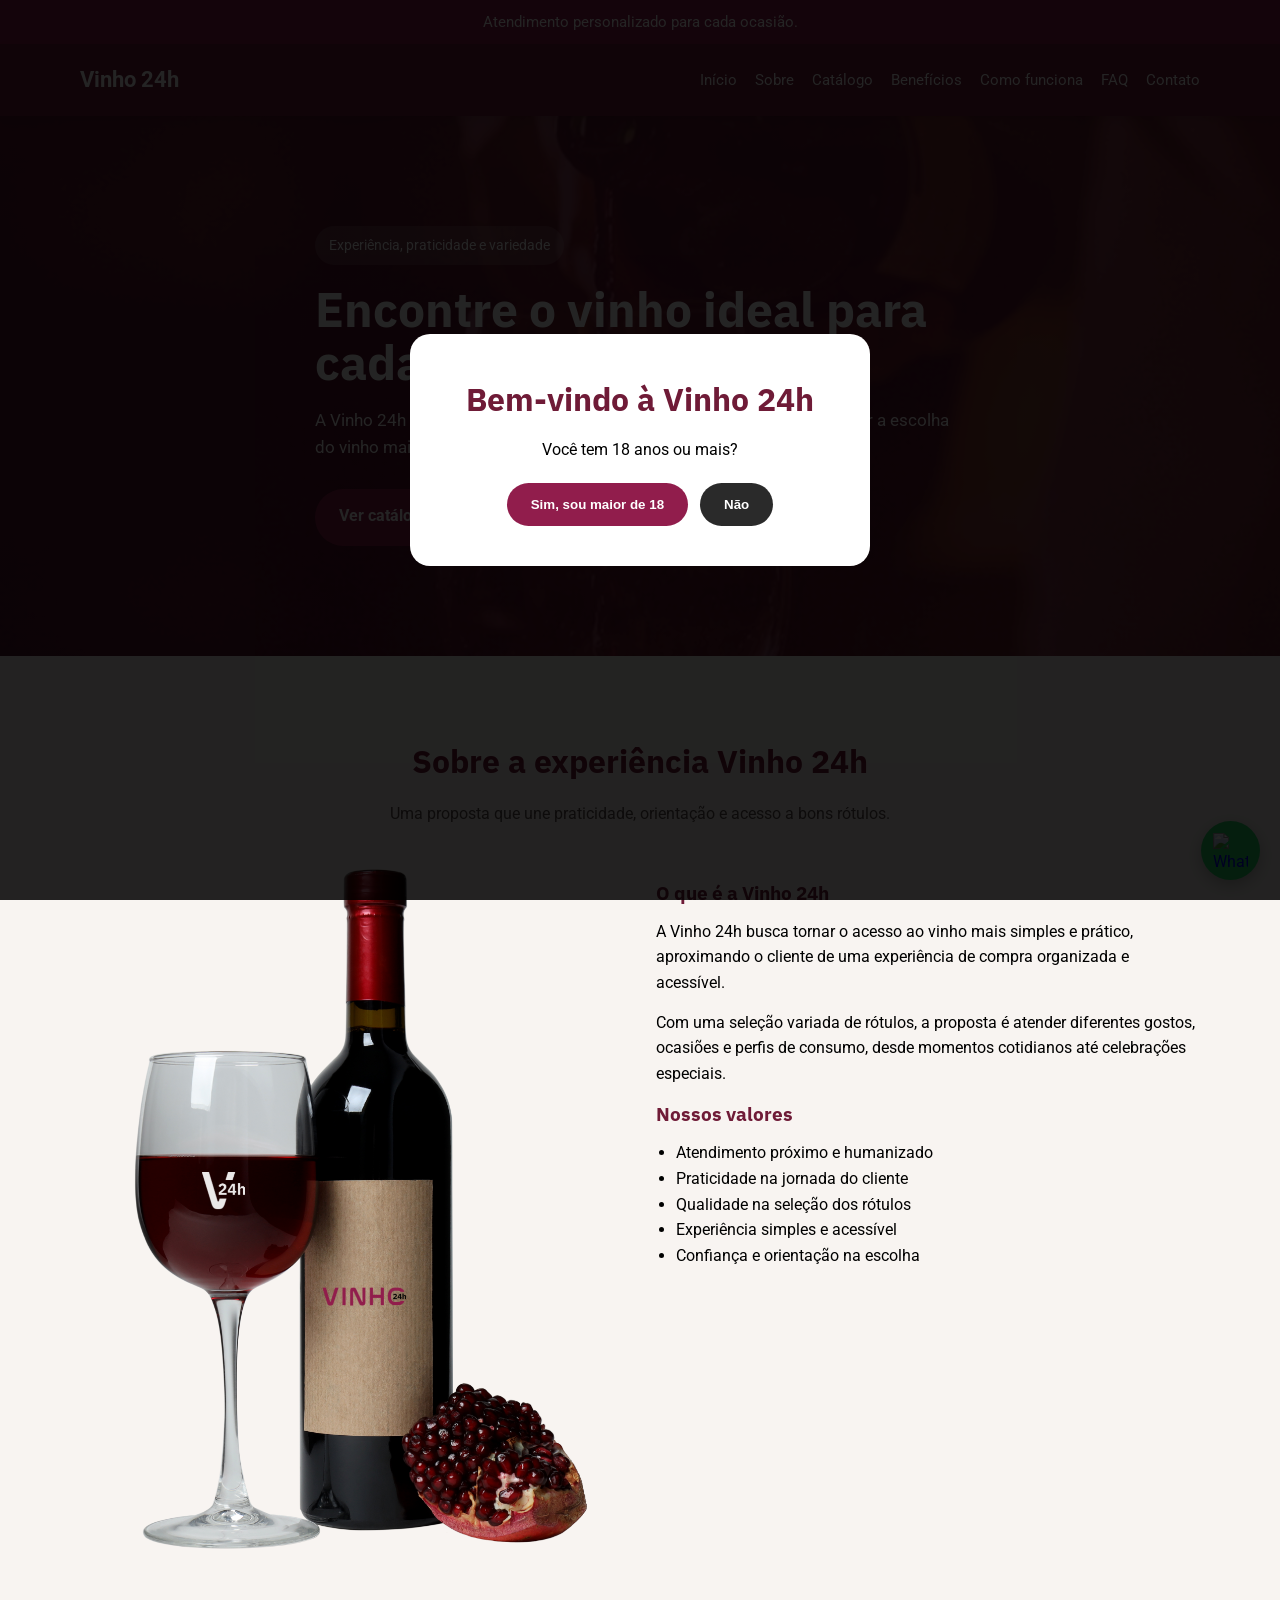
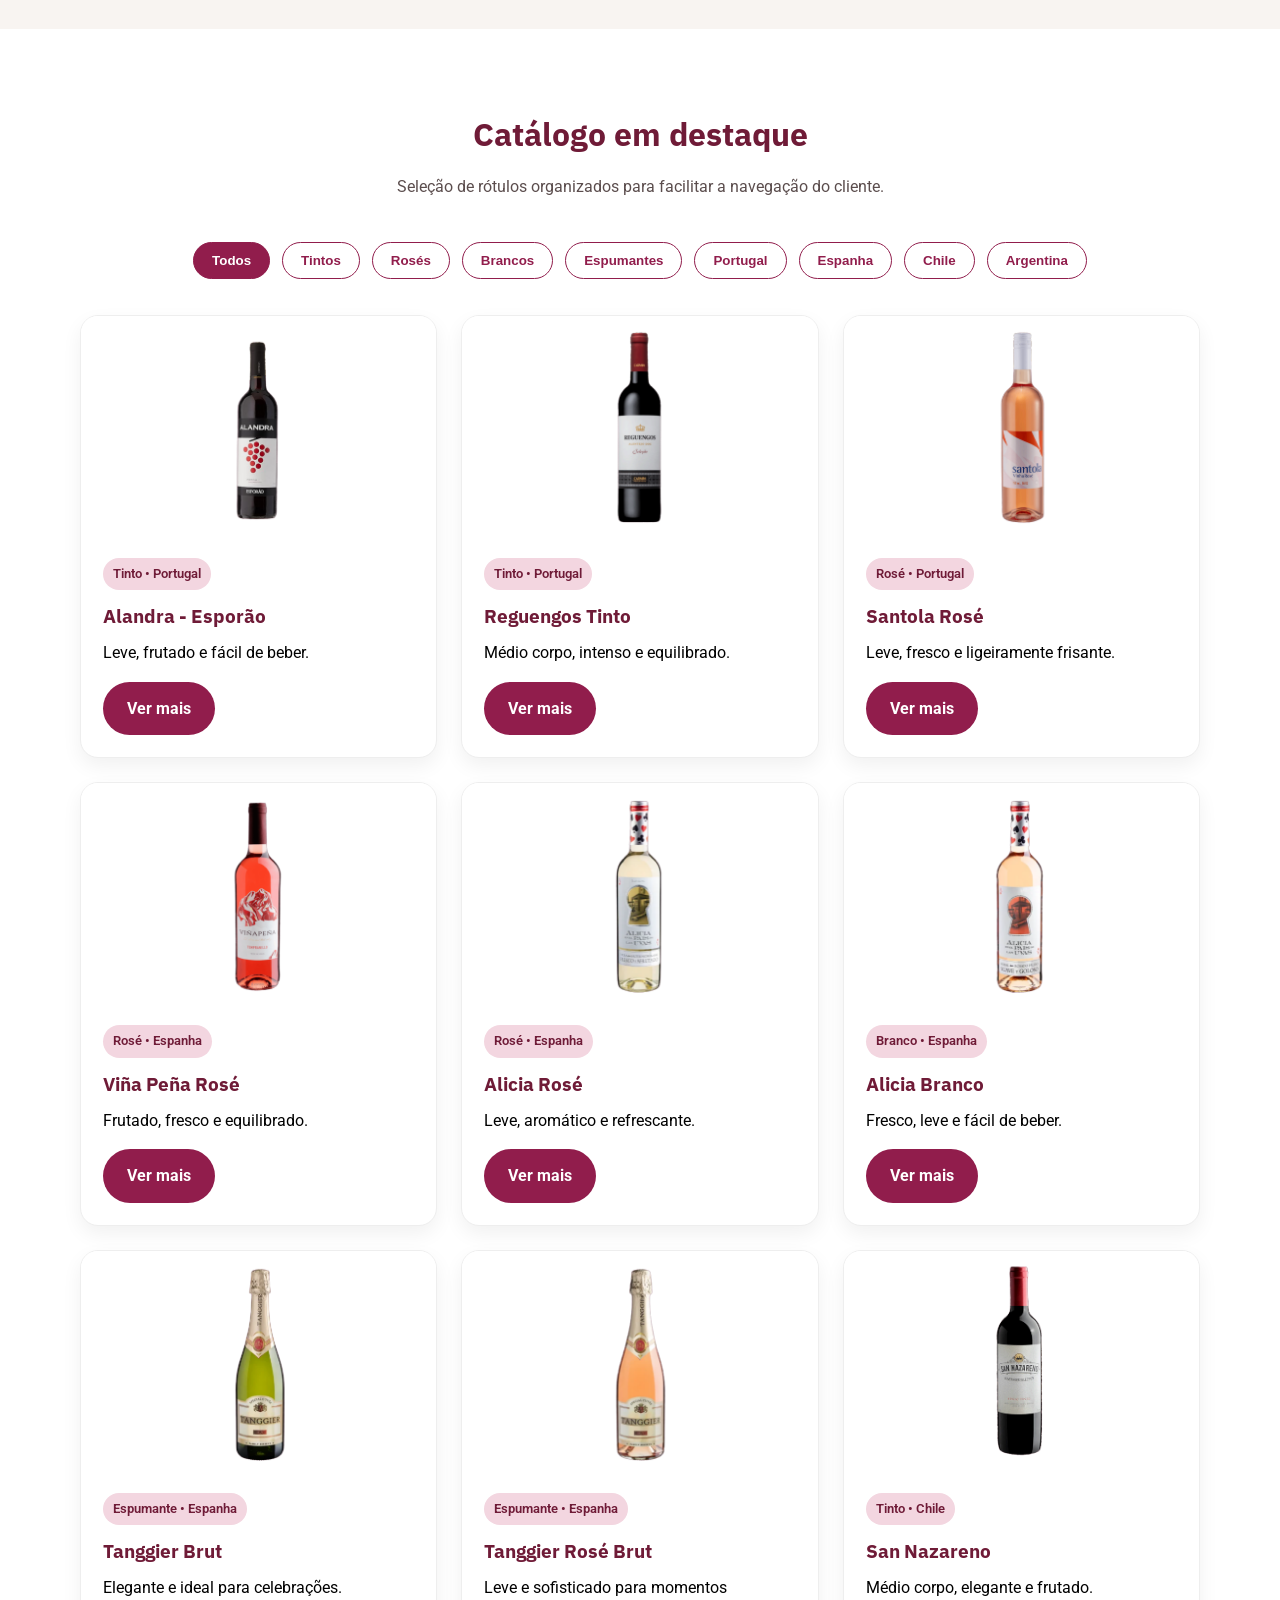
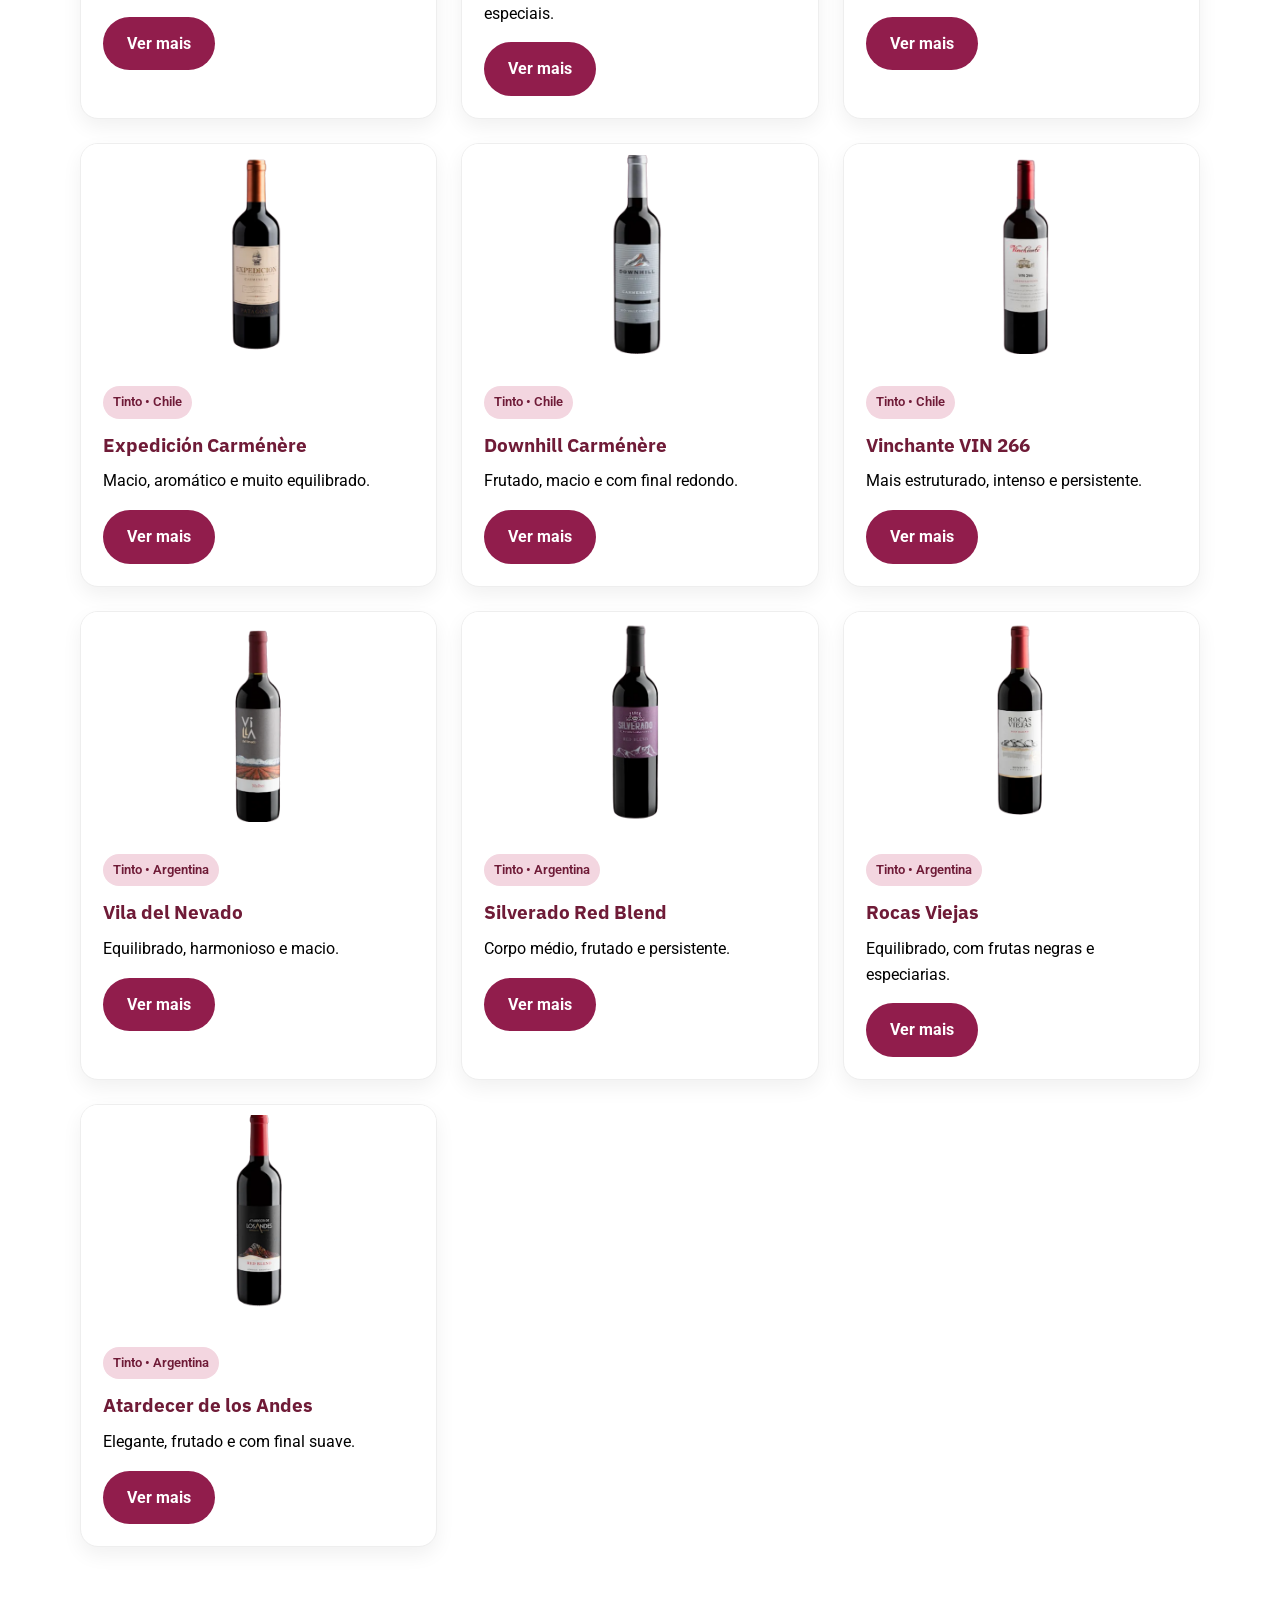
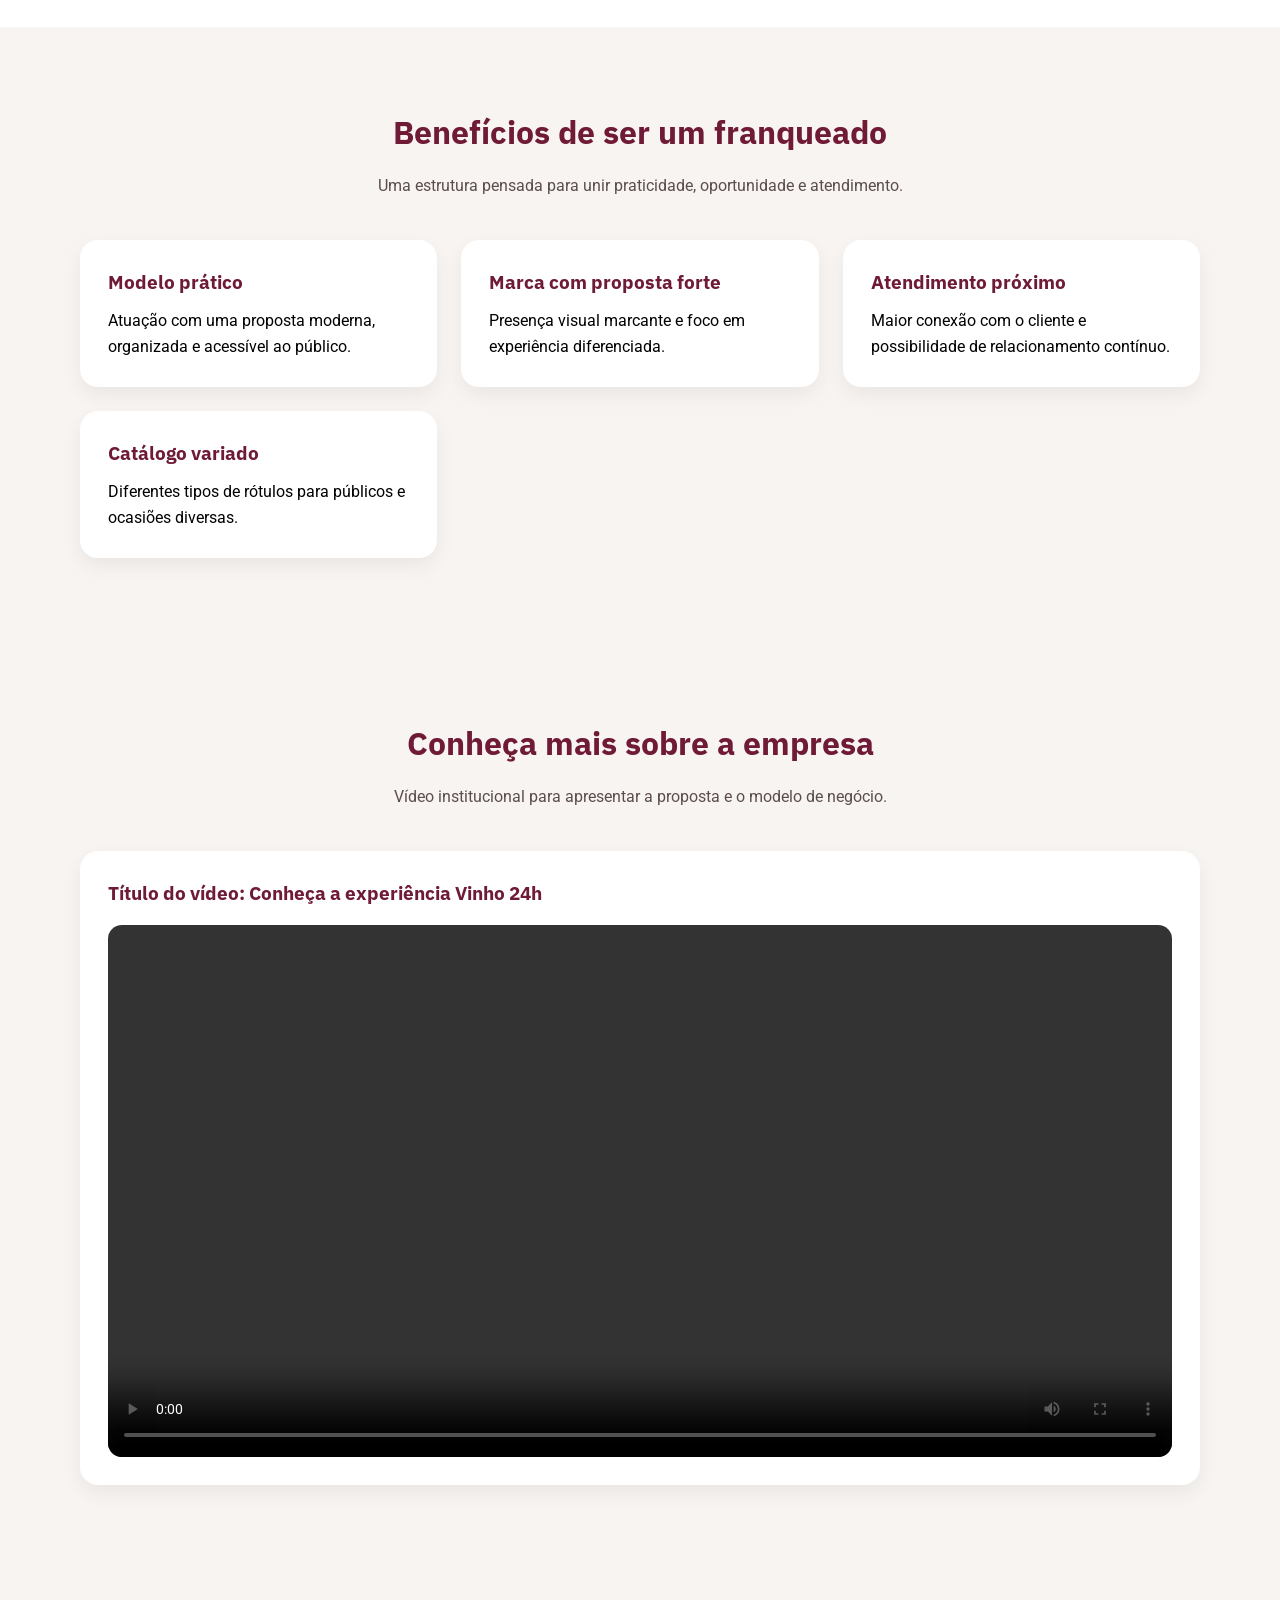
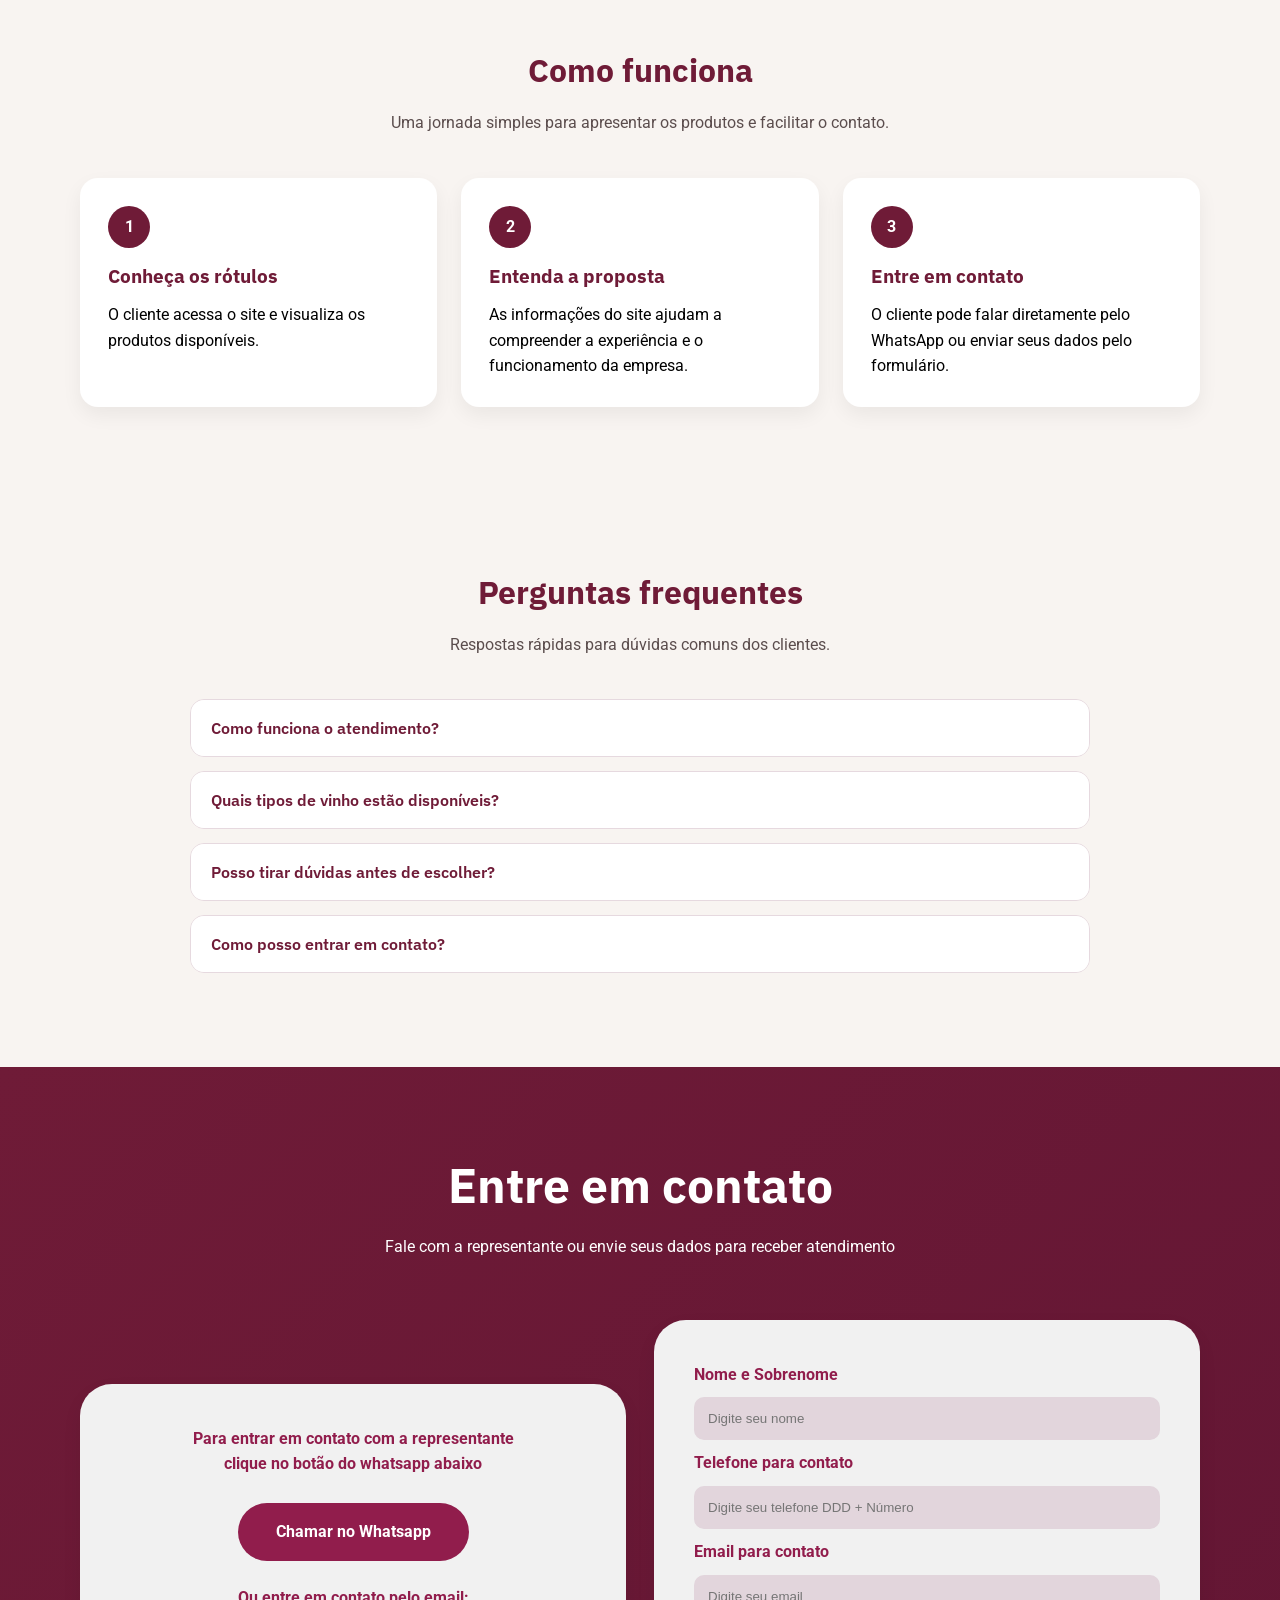
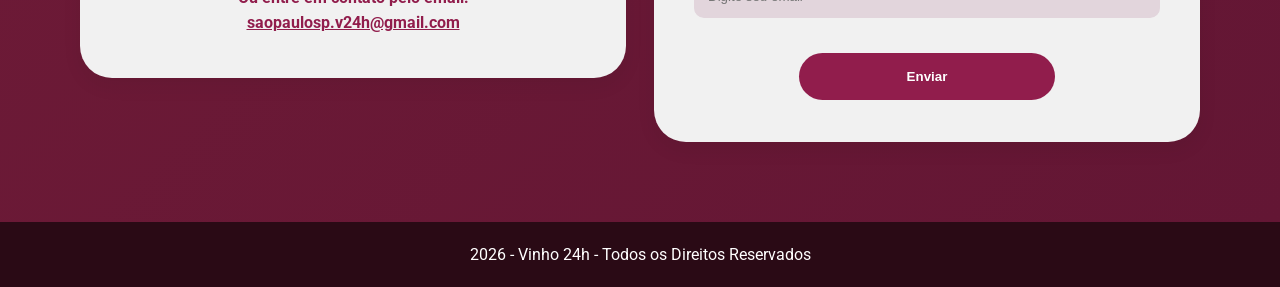
==== commit 5f8885a1: "Filtro implementado" ====
--- a/index.html
+++ b/index.html
@@ -34,12 +34,12 @@
 
       <nav>
         <a href="#inicio">Início</a>
-        <a href="#sobre">Sobre</a>
-        <a href="#catalogo">Catálogo</a>
+        <a href="sobre.html">Sobre</a>
+        <a href="catalogo.html">Catálogo</a>
         <a href="#beneficios">Benefícios</a>
         <a href="#como-funciona">Como funciona</a>
         <a href="#faq">FAQ</a>
-        <a href="#contato">Contato</a>
+        <a href="contato.html">Contato</a>
       </nav>
     </div>
   </header>
@@ -105,8 +105,20 @@
       Seleção de rótulos organizados para facilitar a navegação do cliente.
     </p>
 
+    <div class="filters">
+  <button class="filter-btn active" data-filter="todos">Todos</button>
+  <button class="filter-btn" data-filter="tinto">Tintos</button>
+  <button class="filter-btn" data-filter="rose">Rosés</button>
+  <button class="filter-btn" data-filter="branco">Brancos</button>
+  <button class="filter-btn" data-filter="espumante">Espumantes</button>
+  <button class="filter-btn" data-filter="portugal">Portugal</button>
+  <button class="filter-btn" data-filter="espanha">Espanha</button>
+  <button class="filter-btn" data-filter="chile">Chile</button>
+  <button class="filter-btn" data-filter="argentina">Argentina</button>
+</div>
+
     <div class="catalog-grid">
-      <article class="card">
+      <article class="card tinto portugal">
         <img src="img/Vinho1.png" alt="Alandra - Esporão">
         <div class="card-content">
           <span class="tag">Tinto • Portugal</span>
@@ -116,7 +128,7 @@
         </div>
       </article>
 
-      <article class="card">
+      <article class="card tinto portugal">
         <img src="img/Vinho2.png" alt="Reguengos Tinto">
         <div class="card-content">
           <span class="tag">Tinto • Portugal</span>
@@ -126,7 +138,7 @@
         </div>
       </article>
 
-      <article class="card">
+      <article class="card rose portugal">
         <img src="img/Vinho3.png" alt="Santola Rosé">
         <div class="card-content">
           <span class="tag">Rosé • Portugal</span>
@@ -136,7 +148,7 @@
         </div>
       </article>
 
-      <article class="card">
+      <article class="card rose espanha">
         <img src="img/Vinho4.png" alt="Viña Peña Rosé">
         <div class="card-content">
           <span class="tag">Rosé • Espanha</span>
@@ -146,7 +158,7 @@
         </div>
       </article>
 
-      <article class="card">
+      <article class="card rose espanha">
         <img src="img/Vinho5.png" alt="Alicia Rosé">
         <div class="card-content">
           <span class="tag">Rosé • Espanha</span>
@@ -156,7 +168,7 @@
         </div>
       </article>
 
-      <article class="card">
+      <article class="card branco espanha">
         <img src="img/Vinho6.png" alt="Alicia Branco">
         <div class="card-content">
           <span class="tag">Branco • Espanha</span>
@@ -166,7 +178,7 @@
         </div>
       </article>
 
-      <article class="card">
+      <article class="card espumante espanha">
         <img src="img/Vinho7.png" alt="Espumante Tanggier Brut">
         <div class="card-content">
           <span class="tag">Espumante • Espanha</span>
@@ -176,7 +188,7 @@
         </div>
       </article>
 
-      <article class="card">
+      <article class="card espumante espanha">
         <img src="img/Vinho8.png" alt="Espumante Tanggier Rosé Brut">
         <div class="card-content">
           <span class="tag">Espumante • Espanha</span>
@@ -186,7 +198,7 @@
         </div>
       </article>
 
-      <article class="card">
+      <article class="card tinto chile">
         <img src="img/Vinho9.png" alt="San Nazareno">
         <div class="card-content">
           <span class="tag">Tinto • Chile</span>
@@ -196,7 +208,7 @@
         </div>
       </article>
 
-      <article class="card">
+      <article class="card tinto chile">
         <img src="img/Vinho10.png" alt="Expedición Carménère">
         <div class="card-content">
           <span class="tag">Tinto • Chile</span>
@@ -206,7 +218,7 @@
         </div>
       </article>
 
-      <article class="card">
+      <article class="card tinto chile">
         <img src="img/Vinho11.png" alt="Downhill Carménère">
         <div class="card-content">
           <span class="tag">Tinto • Chile</span>
@@ -216,7 +228,7 @@
         </div>
       </article>
 
-      <article class="card">
+      <article class="card tinto chile">
         <img src="img/Vinho12.png" alt="Vinchante VIN 266">
         <div class="card-content">
           <span class="tag">Tinto • Chile</span>
@@ -226,7 +238,7 @@
         </div>
       </article>
 
-      <article class="card">
+      <article class="card tinto argentina">
         <img src="img/Vinho13.png" alt="Vila del Nevado">
         <div class="card-content">
           <span class="tag">Tinto • Argentina</span>
@@ -236,7 +248,7 @@
         </div>
       </article>
 
-      <article class="card">
+      <article class="card tinto argentina">
         <img src="img/Vinho14.png" alt="Silverado Red Blend">
         <div class="card-content">
           <span class="tag">Tinto • Argentina</span>
@@ -246,7 +258,7 @@
         </div>
       </article>
 
-      <article class="card">
+      <article class="card tinto argentina">
         <img src="img/Vinho15.png" alt="Rocas Viejas">
         <div class="card-content">
           <span class="tag">Tinto • Argentina</span>
@@ -256,7 +268,7 @@
         </div>
       </article>
 
-      <article class="card">
+      <article class="card tinto argentina">
         <img src="img/Vinho16.png" alt="Atardecer de los Andes">
         <div class="card-content">
           <span class="tag">Tinto • Argentina</span>
--- a/style.css
+++ b/style.css
@@ -564,4 +564,29 @@
   section {
     padding: 64px 0;
   }
+}
+
+.filters {
+  display: flex;
+  justify-content: center;
+  gap: 12px;
+  flex-wrap: wrap;
+  margin-bottom: 36px;
+}
+
+.filter-btn {
+  border: 1px solid var(--cor-principal);
+  background: var(--cor-branco);
+  color: var(--cor-principal);
+  padding: 10px 18px;
+  border-radius: 999px;
+  font-weight: 700;
+  cursor: pointer;
+  transition: 0.3s;
+}
+
+.filter-btn:hover,
+.filter-btn.active {
+  background: var(--cor-principal);
+  color: var(--cor-branco);
 }
